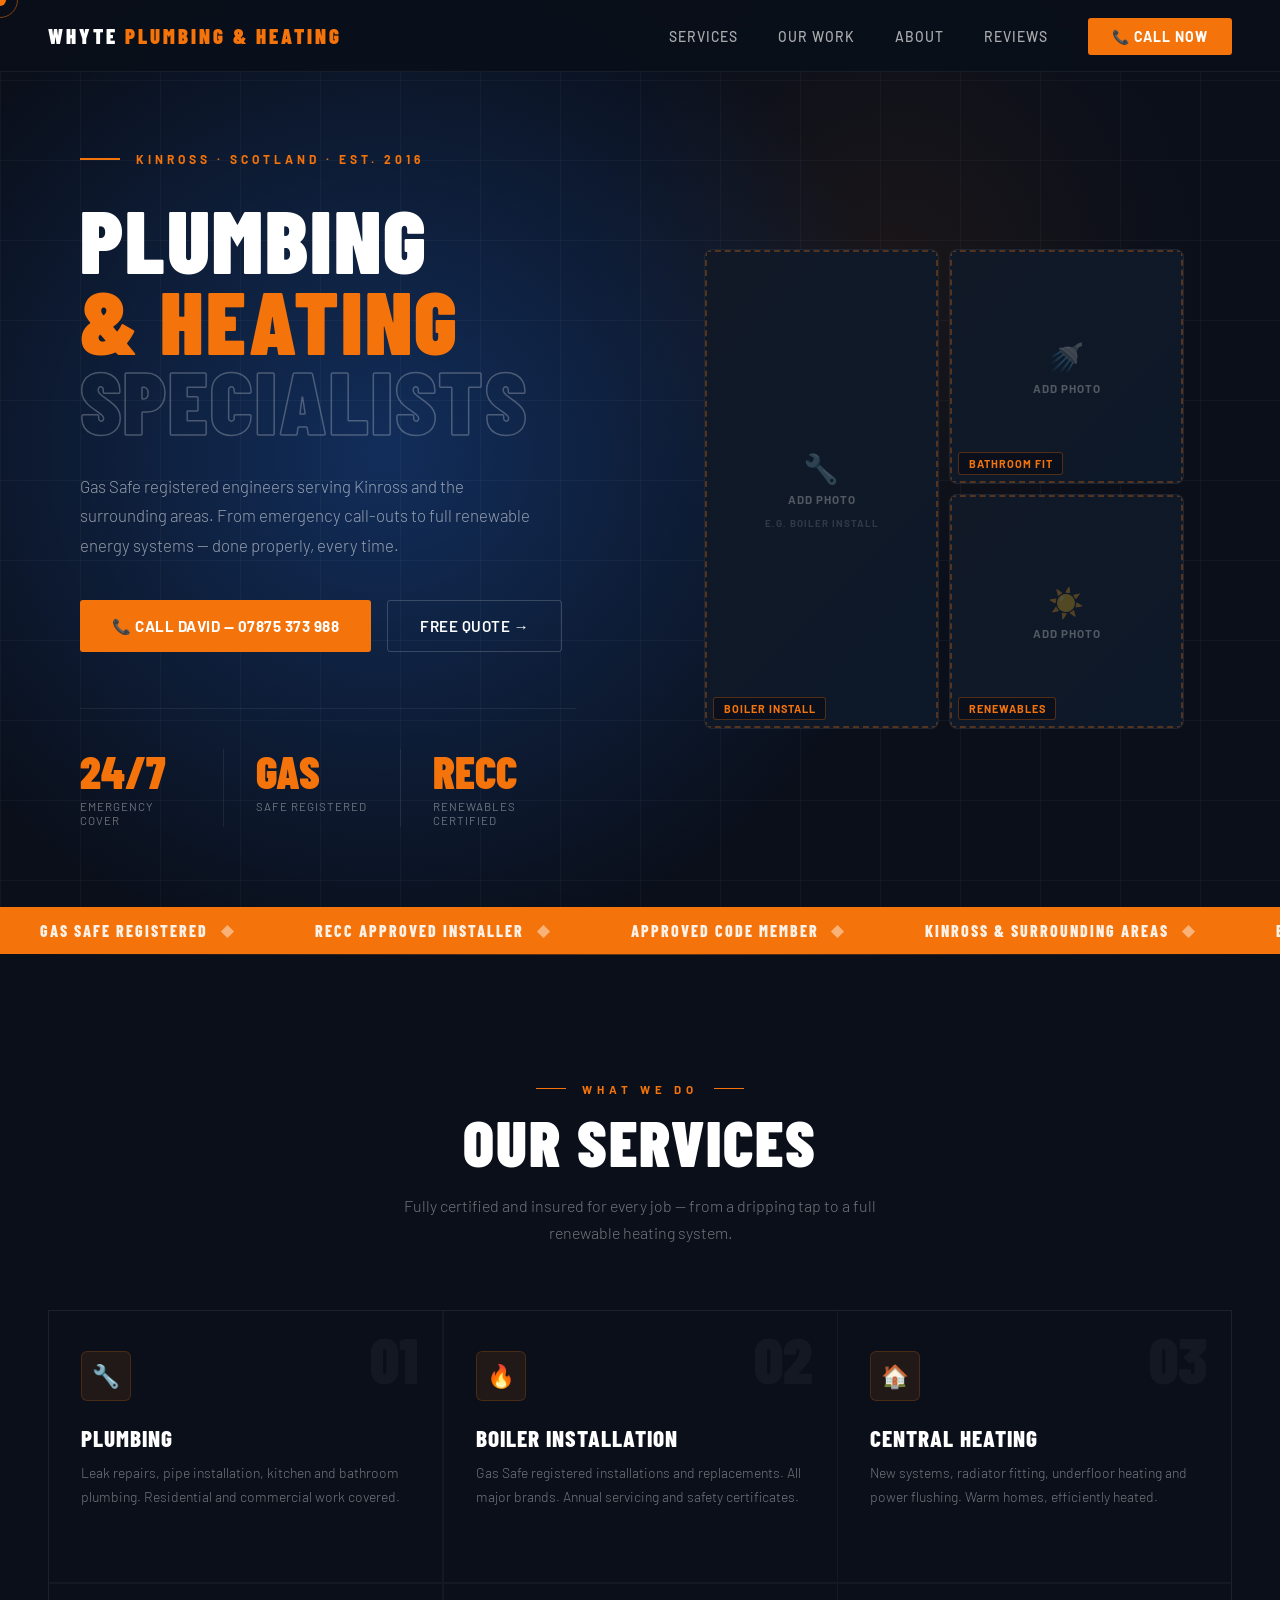
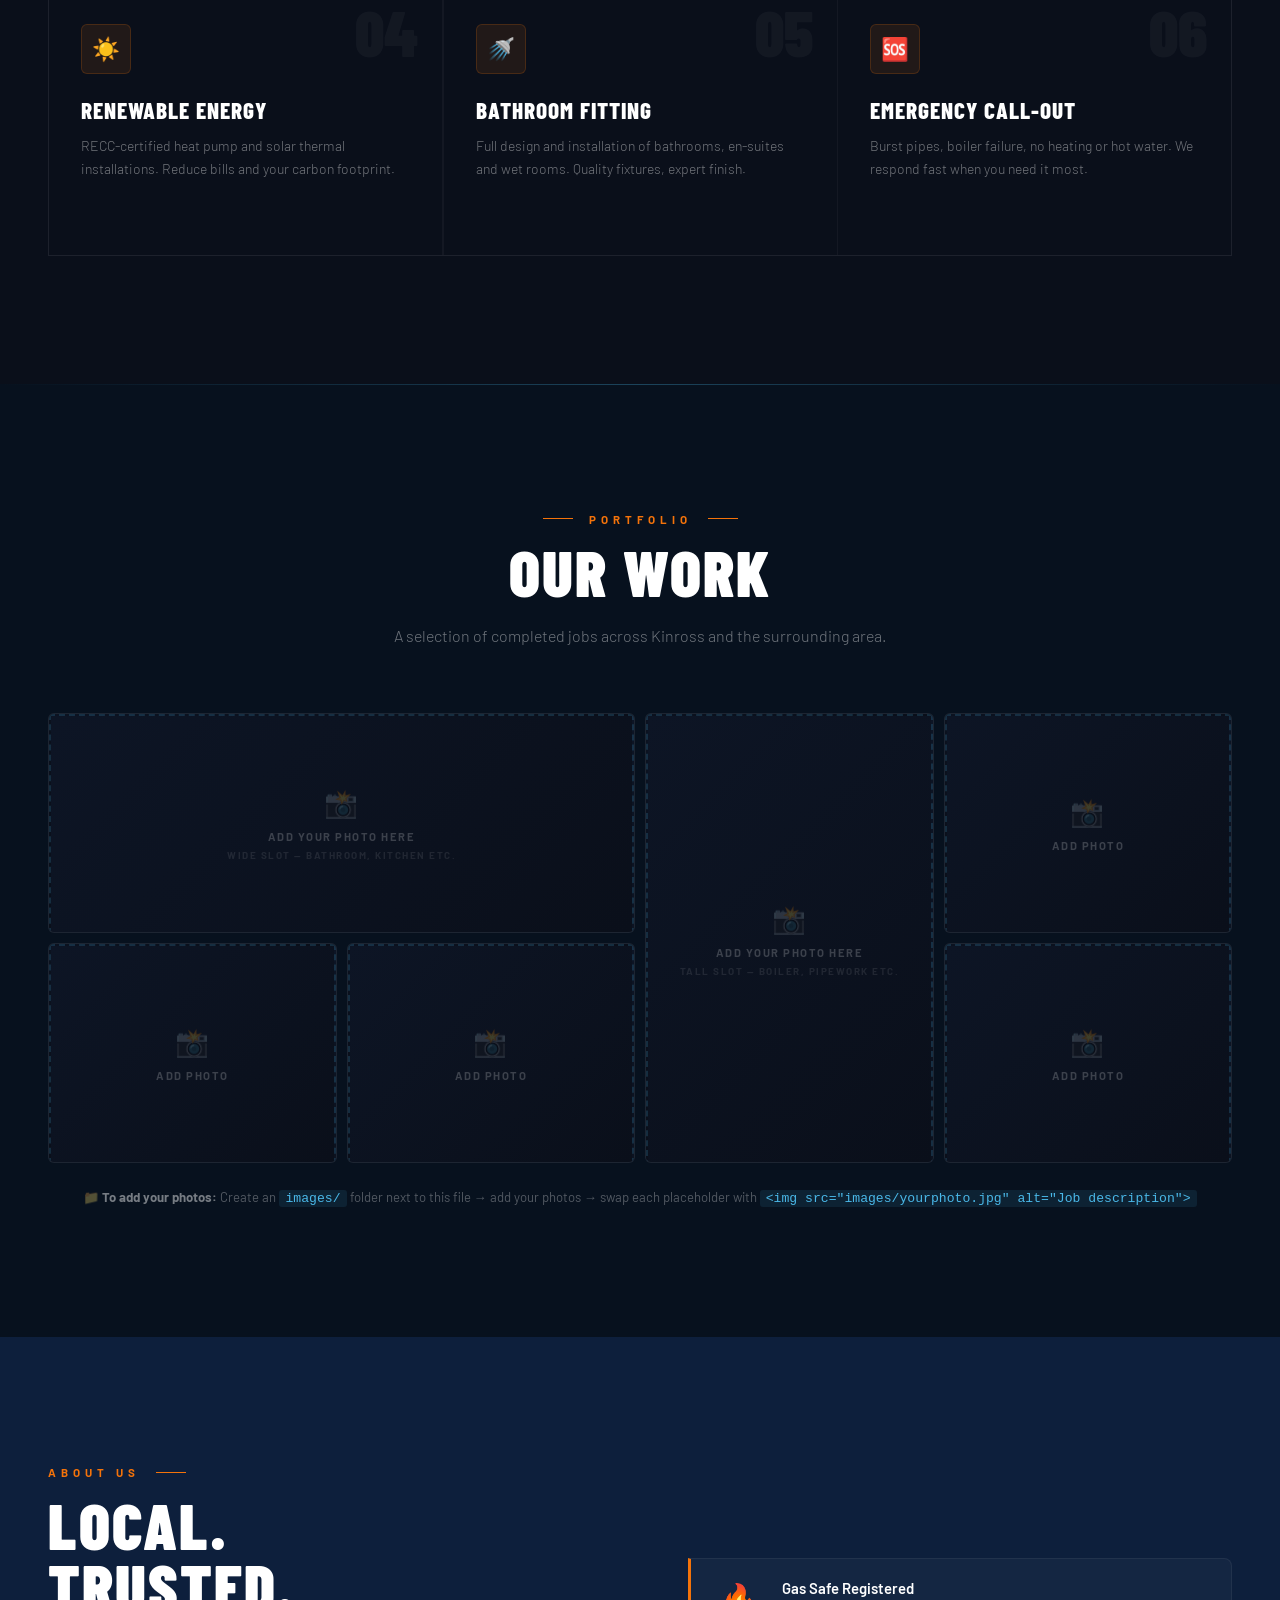
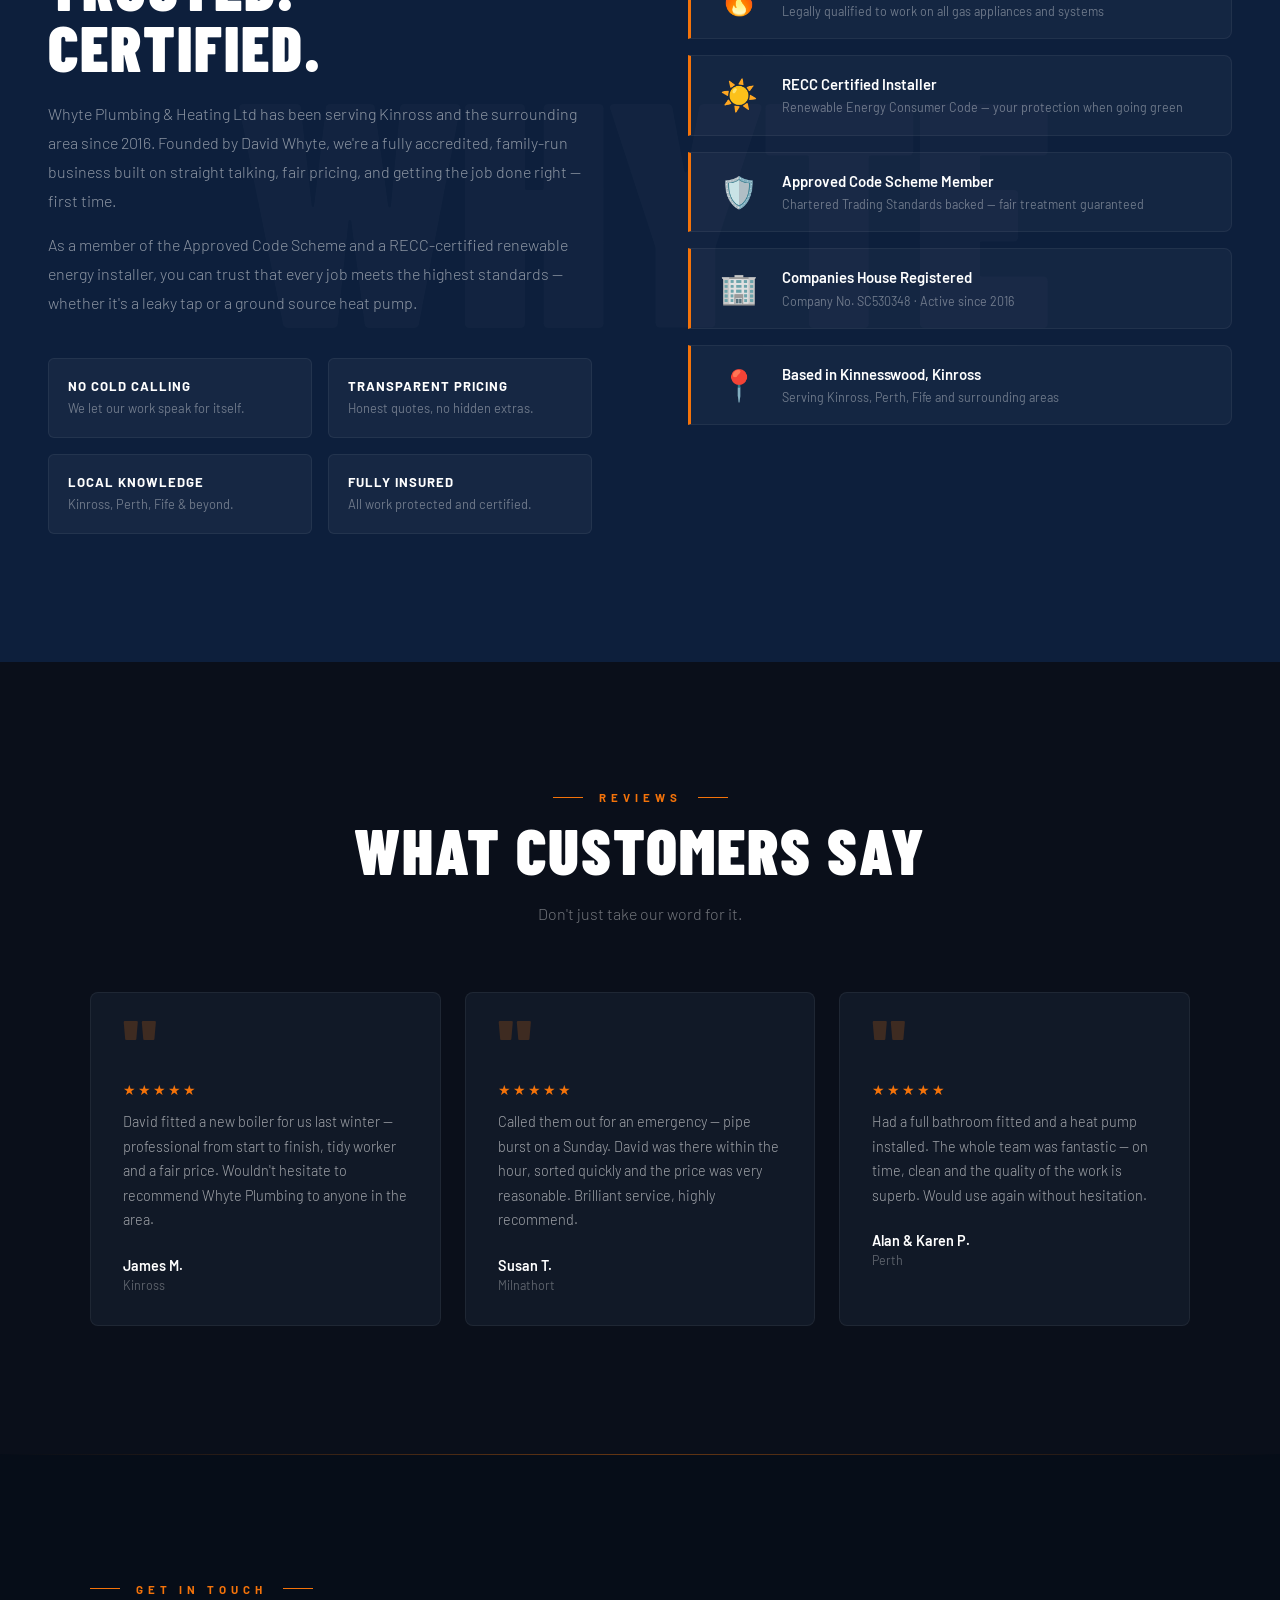
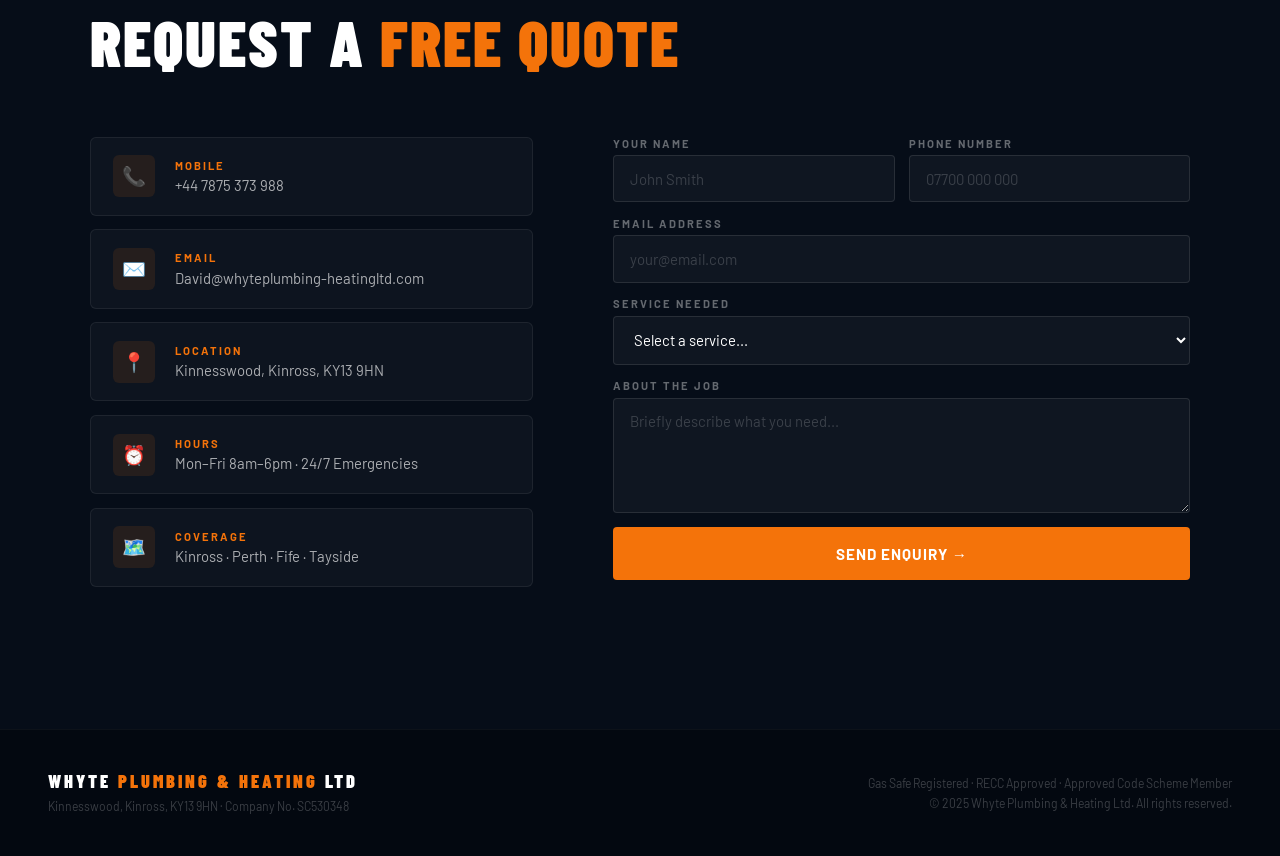
==== index.html @ 2a030a05 "Add Whyte Plumbing & Heating website from Netlify deploy" ====
<!DOCTYPE html>
<html lang="en">
<head>
<meta charset="UTF-8">
<meta name="viewport" content="width=device-width, initial-scale=1.0">
<title>Whyte Plumbing & Heating Ltd | Kinross, Scotland</title>
<link href="https://fonts.googleapis.com/css2?family=Barlow+Condensed:wght@400;600;700;800;900&family=Barlow:wght@300;400;500;600&display=swap" rel="stylesheet">
<style>
*, *::before, *::after { box-sizing: border-box; margin: 0; padding: 0; }
:root {
  --dark: #0a0f1a;
  --navy: #0d1f3c;
  --blue: #133366;
  --fire: #f4730a;
  --fire-glow: #ff9240;
  --ice: #4ab8e8;
  --white: #ffffff;
  --muted: #8898aa;
  --card-bg: #111927;
}
html { scroll-behavior: smooth; }
body { font-family: 'Barlow', sans-serif; background: var(--dark); color: var(--white); overflow-x: hidden; }

/* CURSOR */
*, *::before, *::after { cursor: none !important; }
.cursor { position: fixed; width: 12px; height: 12px; background: var(--fire); border-radius: 50%; pointer-events: none; z-index: 9999; transform: translate(-50%,-50%); transition: width 0.2s, height 0.2s; }
.cursor-ring { position: fixed; width: 36px; height: 36px; border: 1.5px solid rgba(244,115,10,0.5); border-radius: 50%; pointer-events: none; z-index: 9998; transform: translate(-50%,-50%); }

/* NAV */
nav { position: fixed; top: 0; left: 0; right: 0; z-index: 200; padding: 0 3rem; height: 72px; display: flex; align-items: center; justify-content: space-between; background: rgba(10,15,26,0.88); backdrop-filter: blur(20px); border-bottom: 1px solid rgba(255,255,255,0.06); transition: all 0.3s; }
nav.scrolled { height: 60px; background: rgba(10,15,26,0.98); }
.nav-logo { font-family: 'Barlow Condensed', sans-serif; font-weight: 900; font-size: 1.3rem; letter-spacing: 3px; text-transform: uppercase; color: var(--white); text-decoration: none; }
.nav-logo em { color: var(--fire); font-style: normal; }
.nav-links { display: flex; align-items: center; gap: 2.5rem; list-style: none; }
.nav-links a { color: rgba(255,255,255,0.65); text-decoration: none; font-size: 0.87rem; font-weight: 500; letter-spacing: 1px; text-transform: uppercase; transition: color 0.2s; position: relative; }
.nav-links a::after { content: ''; position: absolute; bottom: -4px; left: 0; right: 0; height: 2px; background: var(--fire); transform: scaleX(0); transform-origin: left; transition: transform 0.25s; }
.nav-links a:hover { color: var(--white); }
.nav-links a:hover::after { transform: scaleX(1); }
.nav-call { background: var(--fire) !important; color: var(--white) !important; padding: 0.6rem 1.5rem; border-radius: 3px; font-weight: 700 !important; transition: box-shadow 0.2s !important; }
.nav-call:hover { box-shadow: 0 0 22px rgba(244,115,10,0.6) !important; }
.nav-call::after { display: none !important; }

/* HERO */
.hero { min-height: 100vh; display: grid; grid-template-columns: 1fr 1fr; position: relative; overflow: hidden; padding-top: 72px; }
.hero-bg { position: absolute; inset: 0; z-index: 0; background: var(--dark); overflow: hidden; }
.hero-bg::before { content: ''; position: absolute; inset: 0; background: radial-gradient(ellipse 60% 80% at 30% 50%, rgba(19,51,102,0.85) 0%, transparent 70%), radial-gradient(ellipse 40% 60% at 70% 30%, rgba(244,115,10,0.07) 0%, transparent 60%); }
.grid-lines { position: absolute; inset: 0; background-image: linear-gradient(rgba(255,255,255,0.03) 1px, transparent 1px), linear-gradient(90deg, rgba(255,255,255,0.03) 1px, transparent 1px); background-size: 80px 80px; animation: gridDrift 25s linear infinite; }
@keyframes gridDrift { 0% { transform: translate(0,0); } 100% { transform: translate(80px,80px); } }
.particles { position: absolute; inset: 0; pointer-events: none; }
.particle { position: absolute; border-radius: 50%; animation: floatUp linear infinite; opacity: 0; }
@keyframes floatUp { 0% { transform: translateY(100vh) scale(0); opacity: 0; } 10% { opacity: 0.6; } 90% { opacity: 0.2; } 100% { transform: translateY(-10vh) scale(1.5); opacity: 0; } }

.hero-left { position: relative; z-index: 1; display: flex; flex-direction: column; justify-content: center; padding: 5rem 4rem 5rem 5rem; }
.hero-eyebrow { display: flex; align-items: center; gap: 1rem; margin-bottom: 2rem; animation: fadeIn 0.8s 0.3s both; }
@keyframes fadeIn { from { opacity: 0; } to { opacity: 1; } }
.eyebrow-line { height: 2px; width: 40px; background: var(--fire); }
.eyebrow-text { font-size: 0.75rem; font-weight: 700; letter-spacing: 4px; text-transform: uppercase; color: var(--fire); }
.hero h1 { font-family: 'Barlow Condensed', sans-serif; font-weight: 900; font-size: clamp(3.8rem, 7vw, 6.5rem); line-height: 0.9; text-transform: uppercase; letter-spacing: 2px; margin-bottom: 2rem; animation: heroSlide 0.8s 0.15s cubic-bezier(0.16,1,0.3,1) both; }
@keyframes heroSlide { from { transform: translateY(40px); opacity: 0; } to { transform: translateY(0); opacity: 1; } }
.hero h1 .line-fire { color: var(--fire); display: block; }
.hero h1 .line-ghost { color: transparent; -webkit-text-stroke: 1.5px rgba(255,255,255,0.25); display: block; }
.hero-desc { font-size: 1.05rem; color: rgba(255,255,255,0.55); line-height: 1.75; max-width: 460px; margin-bottom: 2.5rem; font-weight: 300; animation: fadeIn 0.8s 0.4s both; }
.hero-ctas { display: flex; gap: 1rem; flex-wrap: wrap; animation: fadeIn 0.8s 0.55s both; }
.btn-fire { display: inline-flex; align-items: center; gap: 0.6rem; background: var(--fire); color: var(--white); padding: 1rem 2rem; border-radius: 3px; font-weight: 700; font-size: 0.95rem; text-decoration: none; letter-spacing: 0.5px; text-transform: uppercase; position: relative; overflow: hidden; transition: all 0.3s; }
.btn-fire:hover { box-shadow: 0 0 30px rgba(244,115,10,0.65); transform: translateY(-2px); }
.btn-ghost { display: inline-flex; align-items: center; gap: 0.6rem; color: var(--white); padding: 1rem 2rem; border-radius: 3px; font-weight: 600; font-size: 0.95rem; text-decoration: none; letter-spacing: 0.5px; text-transform: uppercase; border: 1px solid rgba(255,255,255,0.18); transition: all 0.3s; }
.btn-ghost:hover { border-color: var(--fire); color: var(--fire); }
.hero-stats { display: flex; gap: 0; margin-top: 3.5rem; border-top: 1px solid rgba(255,255,255,0.07); padding-top: 2.5rem; animation: fadeIn 0.8s 0.7s both; }
.hero-stat { flex: 1; padding-right: 2rem; border-right: 1px solid rgba(255,255,255,0.07); margin-right: 2rem; }
.hero-stat:last-child { border-right: none; margin-right: 0; }
.stat-num { font-family: 'Barlow Condensed', sans-serif; font-weight: 900; font-size: 2.8rem; color: var(--fire); line-height: 1; }
.stat-lbl { font-size: 0.72rem; color: rgba(255,255,255,0.4); text-transform: uppercase; letter-spacing: 1px; margin-top: 0.3rem; }

/* HERO RIGHT — MOSAIC */
.hero-right { position: relative; z-index: 1; display: flex; align-items: center; justify-content: center; padding: 4rem 3rem 4rem 1rem; animation: fadeIn 1s 0.4s both; }
.hero-mosaic { display: grid; grid-template-columns: 1fr 1fr; grid-template-rows: 1fr 1fr; gap: 10px; width: 100%; max-width: 480px; height: 480px; }
.mosaic-cell { border-radius: 8px; overflow: hidden; position: relative; background: var(--card-bg); border: 1px solid rgba(255,255,255,0.05); }
.mosaic-cell.tall { grid-row: span 2; }
.mosaic-cell img { width: 100%; height: 100%; object-fit: cover; filter: brightness(0.8) saturate(0.9); transition: transform 0.4s, filter 0.3s; }
.mosaic-cell:hover img { transform: scale(1.06); filter: brightness(1) saturate(1.1); }
.img-ph { width: 100%; height: 100%; display: flex; flex-direction: column; align-items: center; justify-content: center; background: linear-gradient(135deg,#111927,#0d1828); border: 2px dashed rgba(244,115,10,0.3); color: rgba(255,255,255,0.28); font-size: 0.72rem; font-weight: 700; letter-spacing: 1px; text-transform: uppercase; text-align: center; gap: 0.4rem; transition: all 0.3s; }
.img-ph:hover { border-color: var(--fire); color: var(--fire); }
.img-ph .ph-icon { font-size: 1.8rem; }
.mosaic-badge { position: absolute; bottom: 8px; left: 8px; background: rgba(10,15,26,0.85); border: 1px solid rgba(244,115,10,0.3); backdrop-filter: blur(6px); border-radius: 3px; padding: 0.25rem 0.6rem; font-size: 0.68rem; font-weight: 700; letter-spacing: 1px; text-transform: uppercase; color: var(--fire); }

/* TICKER */
.ticker { background: var(--fire); padding: 0.85rem 0; overflow: hidden; white-space: nowrap; }
.ticker-inner { display: inline-flex; animation: ticker 28s linear infinite; }
.ticker-item { display: inline-flex; align-items: center; gap: 0.8rem; font-family: 'Barlow Condensed', sans-serif; font-weight: 800; font-size: 1rem; letter-spacing: 2px; text-transform: uppercase; color: rgba(255,255,255,0.9); padding: 0 2.5rem; }
.ticker-dot { color: rgba(255,255,255,0.45); }
@keyframes ticker { 0% { transform: translateX(0); } 100% { transform: translateX(-50%); } }

/* SHARED SECTION STYLES */
.section-tag { font-size: 0.72rem; font-weight: 700; letter-spacing: 5px; text-transform: uppercase; color: var(--fire); display: flex; align-items: center; gap: 1rem; margin-bottom: 1rem; }
.section-tag::before, .section-tag::after { content: ''; height: 1px; width: 30px; background: var(--fire); }
.centered .section-tag { justify-content: center; }
.section-title { font-family: 'Barlow Condensed', sans-serif; font-weight: 900; font-size: clamp(2.4rem,5vw,4.2rem); text-transform: uppercase; letter-spacing: 2px; line-height: 0.95; color: var(--white); }
.section-sub { font-size: 1rem; color: rgba(255,255,255,0.42); max-width: 540px; margin-top: 1.2rem; line-height: 1.7; font-weight: 300; }
.centered { text-align: center; }
.centered .section-sub { margin-left: auto; margin-right: auto; }

/* ═══ SERVICES ═══ */
#services { background: var(--dark); padding: 8rem 3rem; position: relative; }
#services::before { content: ''; position: absolute; top: 0; left: 0; right: 0; height: 1px; background: linear-gradient(90deg,transparent,rgba(244,115,10,0.4),transparent); }
.services-grid { display: grid; grid-template-columns: repeat(3,1fr); gap: 1.5px; max-width: 1200px; margin: 4rem auto 0; background: rgba(255,255,255,0.04); border: 1px solid rgba(255,255,255,0.04); }
.service-card { background: var(--dark); padding: 2.5rem 2rem; position: relative; overflow: hidden; transition: background 0.3s; text-decoration: none; color: inherit; display: block; }
.service-card::before { content: ''; position: absolute; inset: 0; background: linear-gradient(135deg, rgba(244,115,10,0.07) 0%, transparent 60%); opacity: 0; transition: opacity 0.3s; }
.service-card:hover { background: #0d1525; }
.service-card:hover::before { opacity: 1; }
.service-num { font-family: 'Barlow Condensed', sans-serif; font-weight: 900; font-size: 4rem; color: rgba(255,255,255,0.04); position: absolute; top: 1rem; right: 1.5rem; line-height: 1; transition: color 0.3s; }
.service-card:hover .service-num { color: rgba(244,115,10,0.1); }
.service-icon-wrap { width: 50px; height: 50px; background: rgba(244,115,10,0.1); border: 1px solid rgba(244,115,10,0.18); border-radius: 6px; display: flex; align-items: center; justify-content: center; font-size: 1.4rem; margin-bottom: 1.4rem; transition: all 0.3s; }
.service-card:hover .service-icon-wrap { background: rgba(244,115,10,0.2); border-color: var(--fire); box-shadow: 0 0 18px rgba(244,115,10,0.2); }
.service-card h3 { font-family: 'Barlow Condensed', sans-serif; font-weight: 800; font-size: 1.45rem; text-transform: uppercase; letter-spacing: 1px; color: var(--white); margin-bottom: 0.6rem; }
.service-card p { font-size: 0.87rem; color: rgba(255,255,255,0.42); line-height: 1.68; font-weight: 300; }
.service-arrow { display: inline-flex; align-items: center; gap: 0.4rem; color: var(--fire); font-size: 0.78rem; font-weight: 700; letter-spacing: 1px; text-transform: uppercase; margin-top: 1.2rem; opacity: 0; transform: translateX(-8px); transition: all 0.3s; }
.service-card:hover .service-arrow { opacity: 1; transform: translateX(0); }

/* ═══ GALLERY ═══ */
#gallery { background: #07111e; padding: 8rem 3rem; position: relative; }
#gallery::before { content: ''; position: absolute; top: 0; left: 0; right: 0; height: 1px; background: linear-gradient(90deg,transparent,rgba(74,184,232,0.3),transparent); }
.gallery-grid { max-width: 1200px; margin: 4rem auto 0; display: grid; grid-template-columns: repeat(4,1fr); grid-template-rows: 220px 220px; gap: 10px; }
.gallery-item { position: relative; overflow: hidden; border-radius: 6px; background: var(--card-bg); border: 1px solid rgba(255,255,255,0.05); }
.gallery-item.wide { grid-column: span 2; }
.gallery-item.tall { grid-row: span 2; }
.gallery-item img { width: 100%; height: 100%; object-fit: cover; filter: brightness(0.75) saturate(0.85); transition: all 0.5s; }
.gallery-item:hover img { filter: brightness(1) saturate(1.1); transform: scale(1.05); }
.gallery-overlay { position: absolute; inset: 0; background: linear-gradient(to top,rgba(10,15,26,0.85) 0%,transparent 55%); opacity: 0; transition: opacity 0.3s; display: flex; align-items: flex-end; padding: 1.2rem; }
.gallery-item:hover .gallery-overlay { opacity: 1; }
.gallery-overlay-text { font-size: 0.78rem; font-weight: 700; letter-spacing: 1px; text-transform: uppercase; color: var(--fire); }
.gallery-ph { width: 100%; height: 100%; display: flex; flex-direction: column; align-items: center; justify-content: center; background: linear-gradient(135deg,#0d1525,#0a0f1a); border: 2px dashed rgba(74,184,232,0.18); color: rgba(255,255,255,0.2); font-size: 0.7rem; font-weight: 700; letter-spacing: 1.5px; text-transform: uppercase; text-align: center; gap: 0.4rem; transition: all 0.3s; }
.gallery-ph:hover { border-color: rgba(74,184,232,0.45); color: rgba(74,184,232,0.55); }
.gallery-ph .ph-icon { font-size: 1.7rem; margin-bottom: 0.2rem; }
.gallery-note { text-align: center; margin-top: 1.5rem; color: rgba(255,255,255,0.3); font-size: 0.82rem; line-height: 1.65; max-width: 1200px; margin-left: auto; margin-right: auto; }
.gallery-note code { color: #4ab8e8; background: rgba(74,184,232,0.1); padding: 1px 6px; border-radius: 3px; font-size: 0.82rem; }

/* ═══ ABOUT ═══ */
#about { background: var(--navy); padding: 8rem 3rem; position: relative; overflow: hidden; }
#about::before { content: 'WHYTE'; position: absolute; font-family: 'Barlow Condensed', sans-serif; font-weight: 900; font-size: 20rem; color: rgba(255,255,255,0.02); letter-spacing: -8px; top: 50%; left: 50%; transform: translate(-50%,-50%); white-space: nowrap; pointer-events: none; }
.about-layout { max-width: 1200px; margin: 0 auto; display: grid; grid-template-columns: 1fr 1fr; gap: 6rem; align-items: center; }
.about-left .section-tag { justify-content: flex-start; }
.about-left .section-tag::before { display: none; }
.about-copy { font-size: 1rem; color: rgba(255,255,255,0.52); line-height: 1.8; font-weight: 300; margin-top: 1.4rem; }
.about-features { display: grid; grid-template-columns: 1fr 1fr; gap: 1rem; margin-top: 2.5rem; }
.feature { background: rgba(255,255,255,0.04); border: 1px solid rgba(255,255,255,0.06); border-radius: 6px; padding: 1.2rem; transition: all 0.3s; }
.feature:hover { background: rgba(244,115,10,0.07); border-color: rgba(244,115,10,0.2); }
.feature-title { font-size: 0.82rem; font-weight: 700; letter-spacing: 1px; text-transform: uppercase; color: var(--white); margin-bottom: 0.3rem; }
.feature-desc { font-size: 0.8rem; color: rgba(255,255,255,0.38); line-height: 1.5; }
.accred-card { display: flex; align-items: center; gap: 1.2rem; background: rgba(255,255,255,0.03); border: 1px solid rgba(255,255,255,0.06); border-left: 3px solid var(--fire); border-radius: 0 8px 8px 0; padding: 1.2rem 1.5rem; margin-bottom: 1rem; transition: all 0.3s; position: relative; overflow: hidden; }
.accred-card:hover { transform: translateX(5px); }
.accred-icon { font-size: 1.9rem; width: 48px; flex-shrink: 0; display: flex; align-items: center; justify-content: center; }
.accred-info strong { display: block; color: var(--white); font-size: 0.93rem; font-weight: 600; margin-bottom: 0.2rem; }
.accred-info span { font-size: 0.78rem; color: rgba(255,255,255,0.38); }

/* ═══ TESTIMONIALS ═══ */
#testimonials { background: var(--dark); padding: 8rem 3rem; }
.testimonials-grid { display: grid; grid-template-columns: repeat(3,1fr); gap: 1.5rem; max-width: 1100px; margin: 4rem auto 0; }
.testimonial { background: var(--card-bg); border: 1px solid rgba(255,255,255,0.06); border-radius: 8px; padding: 2rem; transition: all 0.3s; }
.testimonial:hover { transform: translateY(-4px); border-color: rgba(244,115,10,0.2); box-shadow: 0 20px 50px rgba(0,0,0,0.3); }
.quote-mark { font-family: 'Barlow Condensed', sans-serif; font-size: 5rem; line-height: 0.5; color: rgba(244,115,10,0.2); font-weight: 900; margin-bottom: 1rem; display: block; }
.stars { color: var(--fire); margin-bottom: 0.8rem; letter-spacing: 2px; font-size: 0.85rem; }
.t-text { font-size: 0.9rem; color: rgba(255,255,255,0.6); line-height: 1.7; font-weight: 300; margin-bottom: 1.5rem; }
.t-author strong { color: var(--white); font-weight: 600; font-size: 0.9rem; display: block; }
.t-author span { color: rgba(255,255,255,0.32); font-size: 0.78rem; }

/* ═══ CONTACT ═══ */
#contact { background: #060d18; padding: 8rem 3rem; position: relative; }
#contact::before { content: ''; position: absolute; top: 0; left: 0; right: 0; height: 1px; background: linear-gradient(90deg,transparent,rgba(244,115,10,0.4),transparent); }
.contact-layout { max-width: 1100px; margin: 4rem auto 0; display: grid; grid-template-columns: 1fr 1.3fr; gap: 5rem; align-items: start; }
.contact-header { max-width: 1100px; margin: 0 auto; }
.contact-item { display: flex; align-items: center; gap: 1.2rem; padding: 1.1rem 1.4rem; background: rgba(255,255,255,0.03); border: 1px solid rgba(255,255,255,0.07); border-radius: 6px; text-decoration: none; color: inherit; transition: all 0.3s; margin-bottom: 0.85rem; }
.contact-item:hover { border-color: rgba(244,115,10,0.3); background: rgba(244,115,10,0.05); transform: translateX(4px); }
.contact-item-icon { width: 42px; height: 42px; flex-shrink: 0; background: rgba(244,115,10,0.1); border-radius: 6px; display: flex; align-items: center; justify-content: center; font-size: 1.2rem; }
.contact-item strong { display: block; font-size: 0.7rem; font-weight: 700; letter-spacing: 2px; text-transform: uppercase; color: var(--fire); margin-bottom: 0.2rem; }
.contact-item span { font-size: 0.93rem; color: rgba(255,255,255,0.65); }
.contact-form { display: flex; flex-direction: column; gap: 0.9rem; }
.form-row { display: grid; grid-template-columns: 1fr 1fr; gap: 0.9rem; }
.form-group { display: flex; flex-direction: column; gap: 0.35rem; }
.form-group label { font-size: 0.7rem; font-weight: 700; letter-spacing: 2px; text-transform: uppercase; color: rgba(255,255,255,0.38); }
.form-group input, .form-group select, .form-group textarea { background: rgba(255,255,255,0.04); border: 1px solid rgba(255,255,255,0.1); border-radius: 4px; padding: 0.85rem 1rem; color: var(--white); font-family: 'Barlow', sans-serif; font-size: 0.93rem; outline: none; transition: border-color 0.2s, box-shadow 0.2s; width: 100%; }
.form-group input:focus, .form-group select:focus, .form-group textarea:focus { border-color: var(--fire); box-shadow: 0 0 0 3px rgba(244,115,10,0.1); }
.form-group input::placeholder, .form-group textarea::placeholder { color: rgba(255,255,255,0.18); }
.form-group select option { background: #0d1525; }
.form-group textarea { resize: vertical; min-height: 115px; }
.form-submit { background: var(--fire); color: var(--white); border: none; border-radius: 4px; padding: 1.1rem 2rem; font-family: 'Barlow', sans-serif; font-size: 0.95rem; font-weight: 700; letter-spacing: 1px; text-transform: uppercase; transition: all 0.3s; position: relative; }
.form-submit:hover { box-shadow: 0 0 28px rgba(244,115,10,0.55); transform: translateY(-2px); }

/* FOOTER */
footer { background: #030810; padding: 2.5rem 3rem; border-top: 1px solid rgba(255,255,255,0.04); }
.footer-inner { max-width: 1200px; margin: 0 auto; display: flex; align-items: center; justify-content: space-between; flex-wrap: wrap; gap: 1rem; }
.footer-logo { font-family: 'Barlow Condensed', sans-serif; font-weight: 900; font-size: 1.15rem; letter-spacing: 3px; text-transform: uppercase; }
.footer-logo em { color: var(--fire); font-style: normal; }
footer p { font-size: 0.76rem; color: rgba(255,255,255,0.22); line-height: 1.7; text-align: right; }

/* RESPONSIVE */
@media (max-width: 1024px) {
  .hero { grid-template-columns: 1fr; }
  .hero-right { display: none; }
  .hero-left { padding: 4rem 2rem; }
  .services-grid { grid-template-columns: repeat(2,1fr); }
  .gallery-grid { grid-template-columns: repeat(2,1fr); grid-auto-rows: 200px; }
  .gallery-item.wide, .gallery-item.tall { grid-column: auto; grid-row: auto; }
  .about-layout, .contact-layout { grid-template-columns: 1fr; gap: 3rem; }
  .testimonials-grid { grid-template-columns: 1fr; }
}
@media (max-width: 768px) {
  nav { padding: 0 1.5rem; }
  .nav-links { display: none; }
  #services, #gallery, #about, #testimonials, #contact { padding: 5rem 1.5rem; }
  .services-grid { grid-template-columns: 1fr; }
  .form-row { grid-template-columns: 1fr; }
  .about-features { grid-template-columns: 1fr; }
  .footer-inner { flex-direction: column; }
  footer p { text-align: left; }
}

/* REVEAL */
.reveal { opacity: 0; transform: translateY(28px); transition: opacity 0.65s ease, transform 0.65s ease; }
.reveal.visible { opacity: 1; transform: translateY(0); }
</style>
</head>
<body>

<div class="cursor" id="cursor"></div>
<div class="cursor-ring" id="cursorRing"></div>

<!-- NAV -->
<nav id="navbar">
  <a href="#" class="nav-logo">WHYTE <em>PLUMBING &amp; HEATING</em></a>
  <ul class="nav-links">
    <li><a href="#services">Services</a></li>
    <li><a href="#gallery">Our Work</a></li>
    <li><a href="#about">About</a></li>
    <li><a href="#testimonials">Reviews</a></li>
    <li><a href="#contact" class="nav-call">📞 Call Now</a></li>
  </ul>
</nav>

<!-- HERO -->
<section class="hero">
  <div class="hero-bg">
    <div class="grid-lines"></div>
    <div class="particles" id="particles"></div>
  </div>

  <div class="hero-left">
    <div class="hero-eyebrow">
      <div class="eyebrow-line"></div>
      <span class="eyebrow-text">Kinross · Scotland · Est. 2016</span>
    </div>
    <h1>
      <span>PLUMBING</span>
      <span class="line-fire">&amp; HEATING</span>
      <span class="line-ghost">SPECIALISTS</span>
    </h1>
    <p class="hero-desc">Gas Safe registered engineers serving Kinross and the surrounding areas. From emergency call-outs to full renewable energy systems — done properly, every time.</p>
    <div class="hero-ctas">
      <a href="tel:+447875373988" class="btn-fire">📞 Call David — 07875 373 988</a>
      <a href="#contact" class="btn-ghost">Free Quote →</a>
    </div>
    <div class="hero-stats">
      <div class="hero-stat"><div class="stat-num">24/7</div><div class="stat-lbl">Emergency Cover</div></div>
      <div class="hero-stat"><div class="stat-num">GAS</div><div class="stat-lbl">Safe Registered</div></div>
      <div class="hero-stat"><div class="stat-num">RECC</div><div class="stat-lbl">Renewables Certified</div></div>
    </div>
  </div>

  <div class="hero-right">
    <div class="hero-mosaic">
      <!-- Tall left cell -->
      <div class="mosaic-cell tall">
        <!--
          TO ADD A PHOTO: Replace the img-ph div below with:
          <img src="images/photo1.jpg" alt="Boiler installation">
        -->
        <div class="img-ph">
          <div class="ph-icon">🔧</div>
          Add Photo<br><small style="font-size:0.62rem;opacity:0.5;margin-top:4px;">e.g. boiler install</small>
        </div>
        <div class="mosaic-badge">Boiler Install</div>
      </div>
      <!-- Top right -->
      <div class="mosaic-cell">
        <div class="img-ph">
          <div class="ph-icon">🚿</div>
          Add Photo
        </div>
        <div class="mosaic-badge">Bathroom Fit</div>
      </div>
      <!-- Bottom right -->
      <div class="mosaic-cell">
        <div class="img-ph">
          <div class="ph-icon">☀️</div>
          Add Photo
        </div>
        <div class="mosaic-badge">Renewables</div>
      </div>
    </div>
  </div>
</section>

<!-- TICKER -->
<div class="ticker">
  <div class="ticker-inner">
    <span class="ticker-item">Gas Safe Registered <span class="ticker-dot">◆</span></span>
    <span class="ticker-item">RECC Approved Installer <span class="ticker-dot">◆</span></span>
    <span class="ticker-item">Approved Code Member <span class="ticker-dot">◆</span></span>
    <span class="ticker-item">Kinross &amp; Surrounding Areas <span class="ticker-dot">◆</span></span>
    <span class="ticker-item">Emergency Call-Outs 24/7 <span class="ticker-dot">◆</span></span>
    <span class="ticker-item">Free Quotes <span class="ticker-dot">◆</span></span>
    <span class="ticker-item">Gas Safe Registered <span class="ticker-dot">◆</span></span>
    <span class="ticker-item">RECC Approved Installer <span class="ticker-dot">◆</span></span>
    <span class="ticker-item">Approved Code Member <span class="ticker-dot">◆</span></span>
    <span class="ticker-item">Kinross &amp; Surrounding Areas <span class="ticker-dot">◆</span></span>
    <span class="ticker-item">Emergency Call-Outs 24/7 <span class="ticker-dot">◆</span></span>
    <span class="ticker-item">Free Quotes <span class="ticker-dot">◆</span></span>
  </div>
</div>

<!-- SERVICES -->
<section id="services">
  <div class="section-header centered">
    <div class="section-tag">What We Do</div>
    <h2 class="section-title">Our Services</h2>
    <p class="section-sub">Fully certified and insured for every job — from a dripping tap to a full renewable heating system.</p>
  </div>
  <div style="max-width:1200px;margin:0 auto;">
    <div class="services-grid">
      <div class="service-card reveal">
        <div class="service-num">01</div>
        <div class="service-icon-wrap">🔧</div>
        <h3>Plumbing</h3>
        <p>Leak repairs, pipe installation, kitchen and bathroom plumbing. Residential and commercial work covered.</p>
        <div class="service-arrow">Find Out More →</div>
      </div>
      <div class="service-card reveal">
        <div class="service-num">02</div>
        <div class="service-icon-wrap">🔥</div>
        <h3>Boiler Installation</h3>
        <p>Gas Safe registered installations and replacements. All major brands. Annual servicing and safety certificates.</p>
        <div class="service-arrow">Find Out More →</div>
      </div>
      <div class="service-card reveal">
        <div class="service-num">03</div>
        <div class="service-icon-wrap">🏠</div>
        <h3>Central Heating</h3>
        <p>New systems, radiator fitting, underfloor heating and power flushing. Warm homes, efficiently heated.</p>
        <div class="service-arrow">Find Out More →</div>
      </div>
      <div class="service-card reveal">
        <div class="service-num">04</div>
        <div class="service-icon-wrap">☀️</div>
        <h3>Renewable Energy</h3>
        <p>RECC-certified heat pump and solar thermal installations. Reduce bills and your carbon footprint.</p>
        <div class="service-arrow">Find Out More →</div>
      </div>
      <div class="service-card reveal">
        <div class="service-num">05</div>
        <div class="service-icon-wrap">🚿</div>
        <h3>Bathroom Fitting</h3>
        <p>Full design and installation of bathrooms, en-suites and wet rooms. Quality fixtures, expert finish.</p>
        <div class="service-arrow">Find Out More →</div>
      </div>
      <div class="service-card reveal">
        <div class="service-num">06</div>
        <div class="service-icon-wrap">🆘</div>
        <h3>Emergency Call-Out</h3>
        <p>Burst pipes, boiler failure, no heating or hot water. We respond fast when you need it most.</p>
        <div class="service-arrow">Call David Now →</div>
      </div>
    </div>
  </div>
</section>

<!-- OUR WORK / GALLERY -->
<section id="gallery">
  <div class="section-header centered">
    <div class="section-tag">Portfolio</div>
    <h2 class="section-title">Our Work</h2>
    <p class="section-sub">A selection of completed jobs across Kinross and the surrounding area.</p>
  </div>

  <div class="gallery-grid">
    <!--
    ════════════════════════════════════════════════════════
    HOW TO ADD YOUR OWN JOB PHOTOS — IT'S SIMPLE!
    ════════════════════════════════════════════════════════
    1. Create a folder called "images" next to this file
    2. Copy your photos in (e.g. job1.jpg, job2.jpg)
    3. For each placeholder below, replace:
         <div class="gallery-ph">...</div>
       with:
         <img src="images/job1.jpg" alt="Job description">
    ════════════════════════════════════════════════════════
    -->
    <div class="gallery-item wide reveal">
      <div class="gallery-ph" style="height:220px;">
        <div class="ph-icon">📸</div>
        Add Your Photo Here<br><small style="font-size:0.62rem;opacity:0.45">Wide slot — bathroom, kitchen etc.</small>
      </div>
      <div class="gallery-overlay"><div class="gallery-overlay-text">Bathroom Installation</div></div>
    </div>
    <div class="gallery-item tall reveal">
      <div class="gallery-ph" style="height:452px;">
        <div class="ph-icon">📸</div>
        Add Your Photo Here<br><small style="font-size:0.62rem;opacity:0.45">Tall slot — boiler, pipework etc.</small>
      </div>
      <div class="gallery-overlay"><div class="gallery-overlay-text">Boiler Install</div></div>
    </div>
    <div class="gallery-item reveal">
      <div class="gallery-ph" style="height:220px;"><div class="ph-icon">📸</div>Add Photo</div>
      <div class="gallery-overlay"><div class="gallery-overlay-text">Central Heating</div></div>
    </div>
    <div class="gallery-item reveal">
      <div class="gallery-ph" style="height:220px;"><div class="ph-icon">📸</div>Add Photo</div>
      <div class="gallery-overlay"><div class="gallery-overlay-text">Heat Pump Install</div></div>
    </div>
    <div class="gallery-item reveal">
      <div class="gallery-ph" style="height:220px;"><div class="ph-icon">📸</div>Add Photo</div>
      <div class="gallery-overlay"><div class="gallery-overlay-text">Plumbing Works</div></div>
    </div>
    <div class="gallery-item reveal">
      <div class="gallery-ph" style="height:220px;"><div class="ph-icon">📸</div>Add Photo</div>
      <div class="gallery-overlay"><div class="gallery-overlay-text">Bathroom Fit</div></div>
    </div>
  </div>

  <p class="gallery-note" style="margin-top:1.5rem;">
    📁 <strong style="color:rgba(255,255,255,0.45);">To add your photos:</strong> Create an <code>images/</code> folder next to this file → add your photos → swap each placeholder with <code>&lt;img src="images/yourphoto.jpg" alt="Job description"&gt;</code>
  </p>
</section>

<!-- ABOUT -->
<section id="about">
  <div class="about-layout">
    <div class="about-left">
      <div class="section-tag">About Us</div>
      <h2 class="section-title">Local.<br>Trusted.<br>Certified.</h2>
      <p class="about-copy">Whyte Plumbing &amp; Heating Ltd has been serving Kinross and the surrounding area since 2016. Founded by David Whyte, we're a fully accredited, family-run business built on straight talking, fair pricing, and getting the job done right — first time.</p>
      <p class="about-copy" style="margin-top:1rem;">As a member of the Approved Code Scheme and a RECC-certified renewable energy installer, you can trust that every job meets the highest standards — whether it's a leaky tap or a ground source heat pump.</p>
      <div class="about-features">
        <div class="feature reveal"><div class="feature-title">No Cold Calling</div><div class="feature-desc">We let our work speak for itself.</div></div>
        <div class="feature reveal"><div class="feature-title">Transparent Pricing</div><div class="feature-desc">Honest quotes, no hidden extras.</div></div>
        <div class="feature reveal"><div class="feature-title">Local Knowledge</div><div class="feature-desc">Kinross, Perth, Fife &amp; beyond.</div></div>
        <div class="feature reveal"><div class="feature-title">Fully Insured</div><div class="feature-desc">All work protected and certified.</div></div>
      </div>
    </div>
    <div class="about-right">
      <div class="accred-card reveal"><div class="accred-icon">🔥</div><div class="accred-info"><strong>Gas Safe Registered</strong><span>Legally qualified to work on all gas appliances and systems</span></div></div>
      <div class="accred-card reveal"><div class="accred-icon">☀️</div><div class="accred-info"><strong>RECC Certified Installer</strong><span>Renewable Energy Consumer Code — your protection when going green</span></div></div>
      <div class="accred-card reveal"><div class="accred-icon">🛡️</div><div class="accred-info"><strong>Approved Code Scheme Member</strong><span>Chartered Trading Standards backed — fair treatment guaranteed</span></div></div>
      <div class="accred-card reveal"><div class="accred-icon">🏢</div><div class="accred-info"><strong>Companies House Registered</strong><span>Company No. SC530348 · Active since 2016</span></div></div>
      <div class="accred-card reveal"><div class="accred-icon">📍</div><div class="accred-info"><strong>Based in Kinnesswood, Kinross</strong><span>Serving Kinross, Perth, Fife and surrounding areas</span></div></div>
    </div>
  </div>
</section>

<!-- TESTIMONIALS -->
<section id="testimonials">
  <div class="section-header centered">
    <div class="section-tag">Reviews</div>
    <h2 class="section-title">What Customers Say</h2>
    <p class="section-sub">Don't just take our word for it.</p>
  </div>
  <div class="testimonials-grid">
    <div class="testimonial reveal">
      <span class="quote-mark">"</span>
      <div class="stars">★★★★★</div>
      <p class="t-text">David fitted a new boiler for us last winter — professional from start to finish, tidy worker and a fair price. Wouldn't hesitate to recommend Whyte Plumbing to anyone in the area.</p>
      <div class="t-author"><strong>James M.</strong><span>Kinross</span></div>
    </div>
    <div class="testimonial reveal">
      <span class="quote-mark">"</span>
      <div class="stars">★★★★★</div>
      <p class="t-text">Called them out for an emergency — pipe burst on a Sunday. David was there within the hour, sorted quickly and the price was very reasonable. Brilliant service, highly recommend.</p>
      <div class="t-author"><strong>Susan T.</strong><span>Milnathort</span></div>
    </div>
    <div class="testimonial reveal">
      <span class="quote-mark">"</span>
      <div class="stars">★★★★★</div>
      <p class="t-text">Had a full bathroom fitted and a heat pump installed. The whole team was fantastic — on time, clean and the quality of the work is superb. Would use again without hesitation.</p>
      <div class="t-author"><strong>Alan &amp; Karen P.</strong><span>Perth</span></div>
    </div>
  </div>
</section>

<!-- CONTACT -->
<section id="contact">
  <div class="contact-header">
    <div class="section-tag">Get In Touch</div>
    <h2 class="section-title">Request A <em style="color:var(--fire);font-style:normal;">Free Quote</em></h2>
  </div>
  <div class="contact-layout">
    <div>
      <a href="tel:+447875373988" class="contact-item">
        <div class="contact-item-icon">📞</div>
        <div><strong>Mobile</strong><span>+44 7875 373 988</span></div>
      </a>
      <a href="mailto:David@whyteplumbing-heatingltd.com" class="contact-item">
        <div class="contact-item-icon">✉️</div>
        <div><strong>Email</strong><span>David@whyteplumbing-heatingltd.com</span></div>
      </a>
      <div class="contact-item">
        <div class="contact-item-icon">📍</div>
        <div><strong>Location</strong><span>Kinnesswood, Kinross, KY13 9HN</span></div>
      </div>
      <div class="contact-item">
        <div class="contact-item-icon">⏰</div>
        <div><strong>Hours</strong><span>Mon–Fri 8am–6pm · 24/7 Emergencies</span></div>
      </div>
      <div class="contact-item">
        <div class="contact-item-icon">🗺️</div>
        <div><strong>Coverage</strong><span>Kinross · Perth · Fife · Tayside</span></div>
      </div>
    </div>
    <div class="contact-form">
      <div class="form-row">
        <div class="form-group"><label>Your Name</label><input type="text" placeholder="John Smith"></div>
        <div class="form-group"><label>Phone Number</label><input type="tel" placeholder="07700 000 000"></div>
      </div>
      <div class="form-group"><label>Email Address</label><input type="email" placeholder="your@email.com"></div>
      <div class="form-group">
        <label>Service Needed</label>
        <select>
          <option value="">Select a service...</option>
          <option>Plumbing Repair</option>
          <option>Boiler Installation / Service</option>
          <option>Central Heating System</option>
          <option>Heat Pump / Renewable Energy</option>
          <option>Bathroom Fitting</option>
          <option>Emergency Call-Out</option>
          <option>Other / Not Sure</option>
        </select>
      </div>
      <div class="form-group"><label>About The Job</label><textarea placeholder="Briefly describe what you need..."></textarea></div>
      <button class="form-submit" onclick="alert('Thanks! David will be in touch shortly.\n\nFor urgent jobs call: 07875 373 988')">Send Enquiry →</button>
    </div>
  </div>
</section>

<!-- FOOTER -->
<footer>
  <div class="footer-inner">
    <div>
      <div class="footer-logo">WHYTE <em>PLUMBING &amp; HEATING</em> LTD</div>
      <p style="text-align:left;margin-top:0.3rem;">Kinnesswood, Kinross, KY13 9HN · Company No. SC530348</p>
    </div>
    <p>Gas Safe Registered · RECC Approved · Approved Code Scheme Member<br>© 2025 Whyte Plumbing &amp; Heating Ltd. All rights reserved.</p>
  </div>
</footer>

<script>
// Custom cursor
const cursor = document.getElementById('cursor');
const ring = document.getElementById('cursorRing');
let mx=0,my=0,rx=0,ry=0;
document.addEventListener('mousemove', e=>{ mx=e.clientX; my=e.clientY; cursor.style.left=mx+'px'; cursor.style.top=my+'px'; });
(function animRing(){ rx+=(mx-rx)*0.12; ry+=(my-ry)*0.12; ring.style.left=rx+'px'; ring.style.top=ry+'px'; requestAnimationFrame(animRing); })();
document.querySelectorAll('a,button,.service-card,.gallery-item,.contact-item').forEach(el=>{
  el.addEventListener('mouseenter',()=>{ cursor.style.width='20px'; cursor.style.height='20px'; ring.style.width='56px'; ring.style.height='56px'; });
  el.addEventListener('mouseleave',()=>{ cursor.style.width='12px'; cursor.style.height='12px'; ring.style.width='36px'; ring.style.height='36px'; });
});

// Scroll nav
window.addEventListener('scroll',()=>{ document.getElementById('navbar').classList.toggle('scrolled',scrollY>50); });

// Particles
const pc=document.getElementById('particles');
const cols=['#f4730a','#ff9240','#4ab8e8','rgba(255,255,255,0.6)'];
for(let i=0;i<18;i++){
  const p=document.createElement('div'); p.className='particle';
  const s=Math.random()*3.5+1;
  p.style.cssText=`width:${s}px;height:${s}px;left:${Math.random()*100}%;background:${cols[Math.floor(Math.random()*cols.length)]};animation-duration:${Math.random()*12+8}s;animation-delay:${Math.random()*10}s;`;
  pc.appendChild(p);
}

// Scroll reveal
const obs=new IntersectionObserver(entries=>{ entries.forEach(e=>{ if(e.isIntersecting) e.target.classList.add('visible'); }); },{threshold:0.1});
document.querySelectorAll('.reveal').forEach(el=>obs.observe(el));
</script>
</body>
</html>
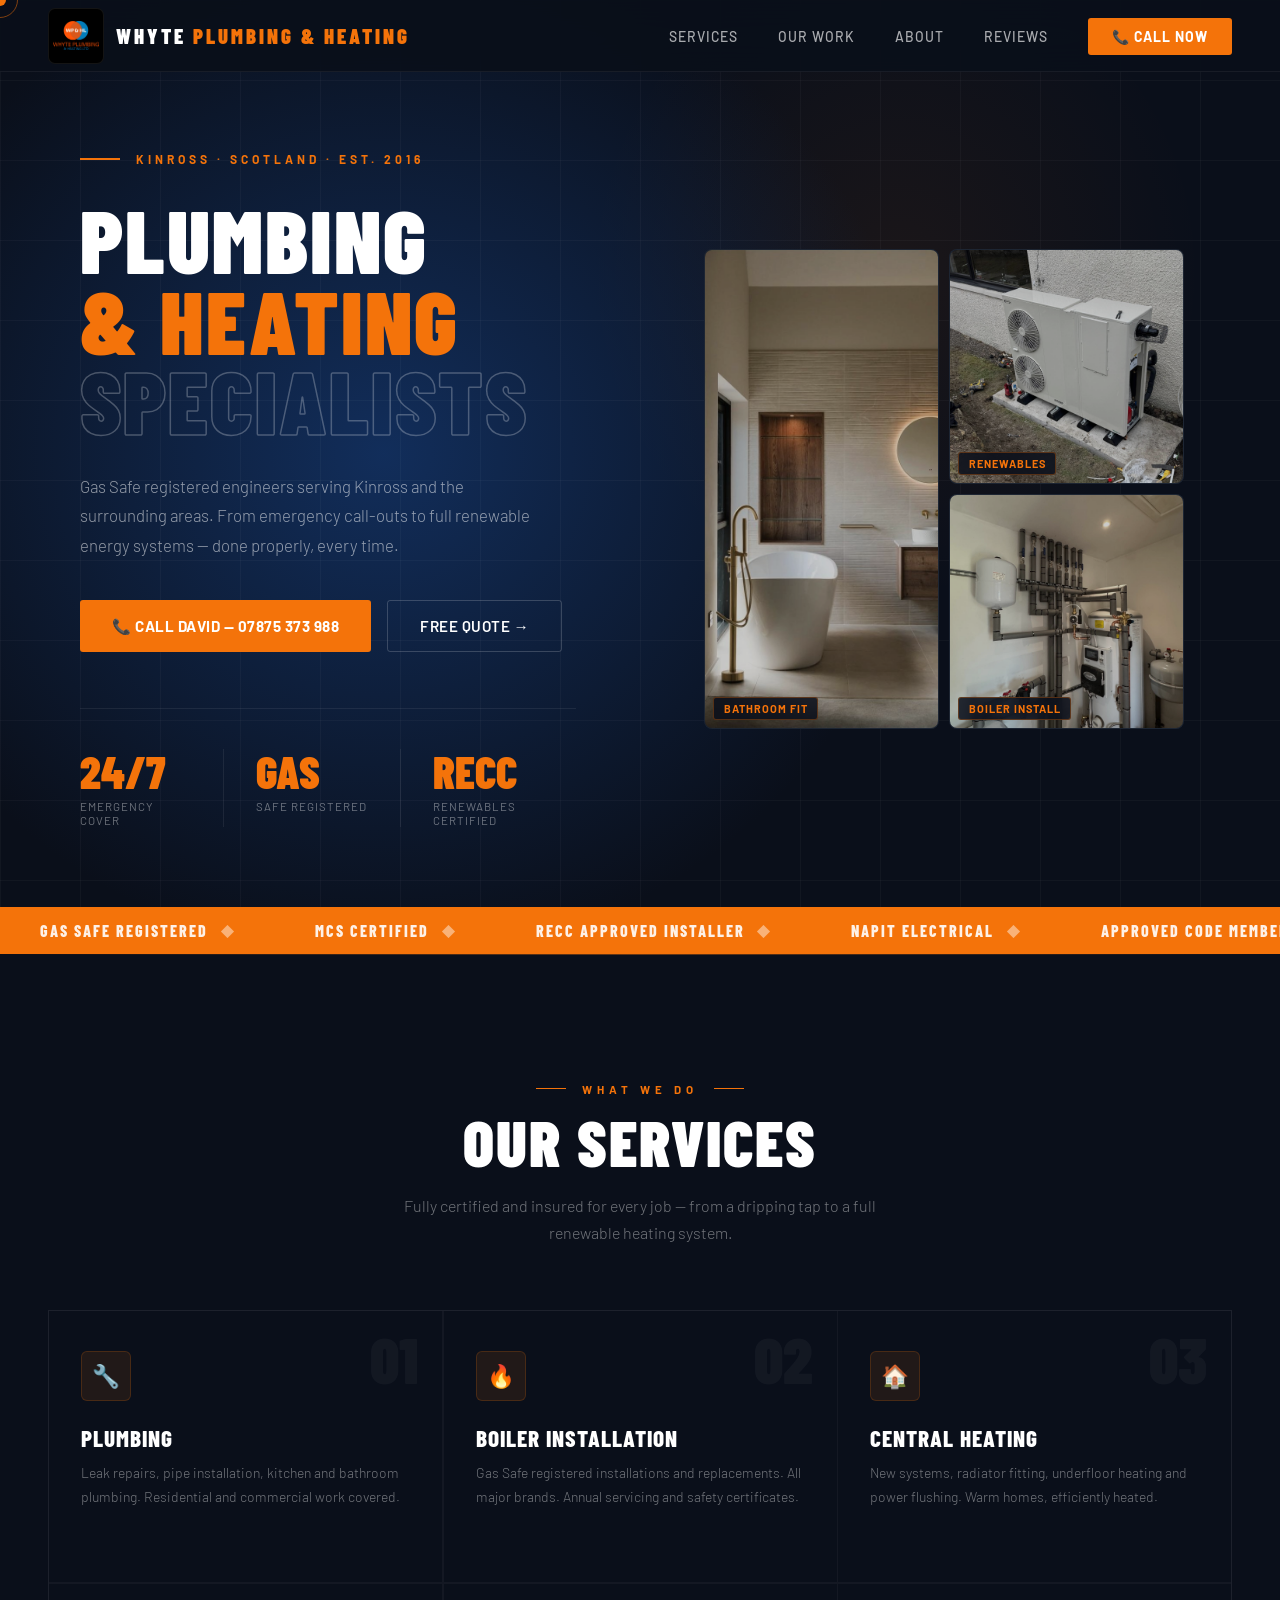
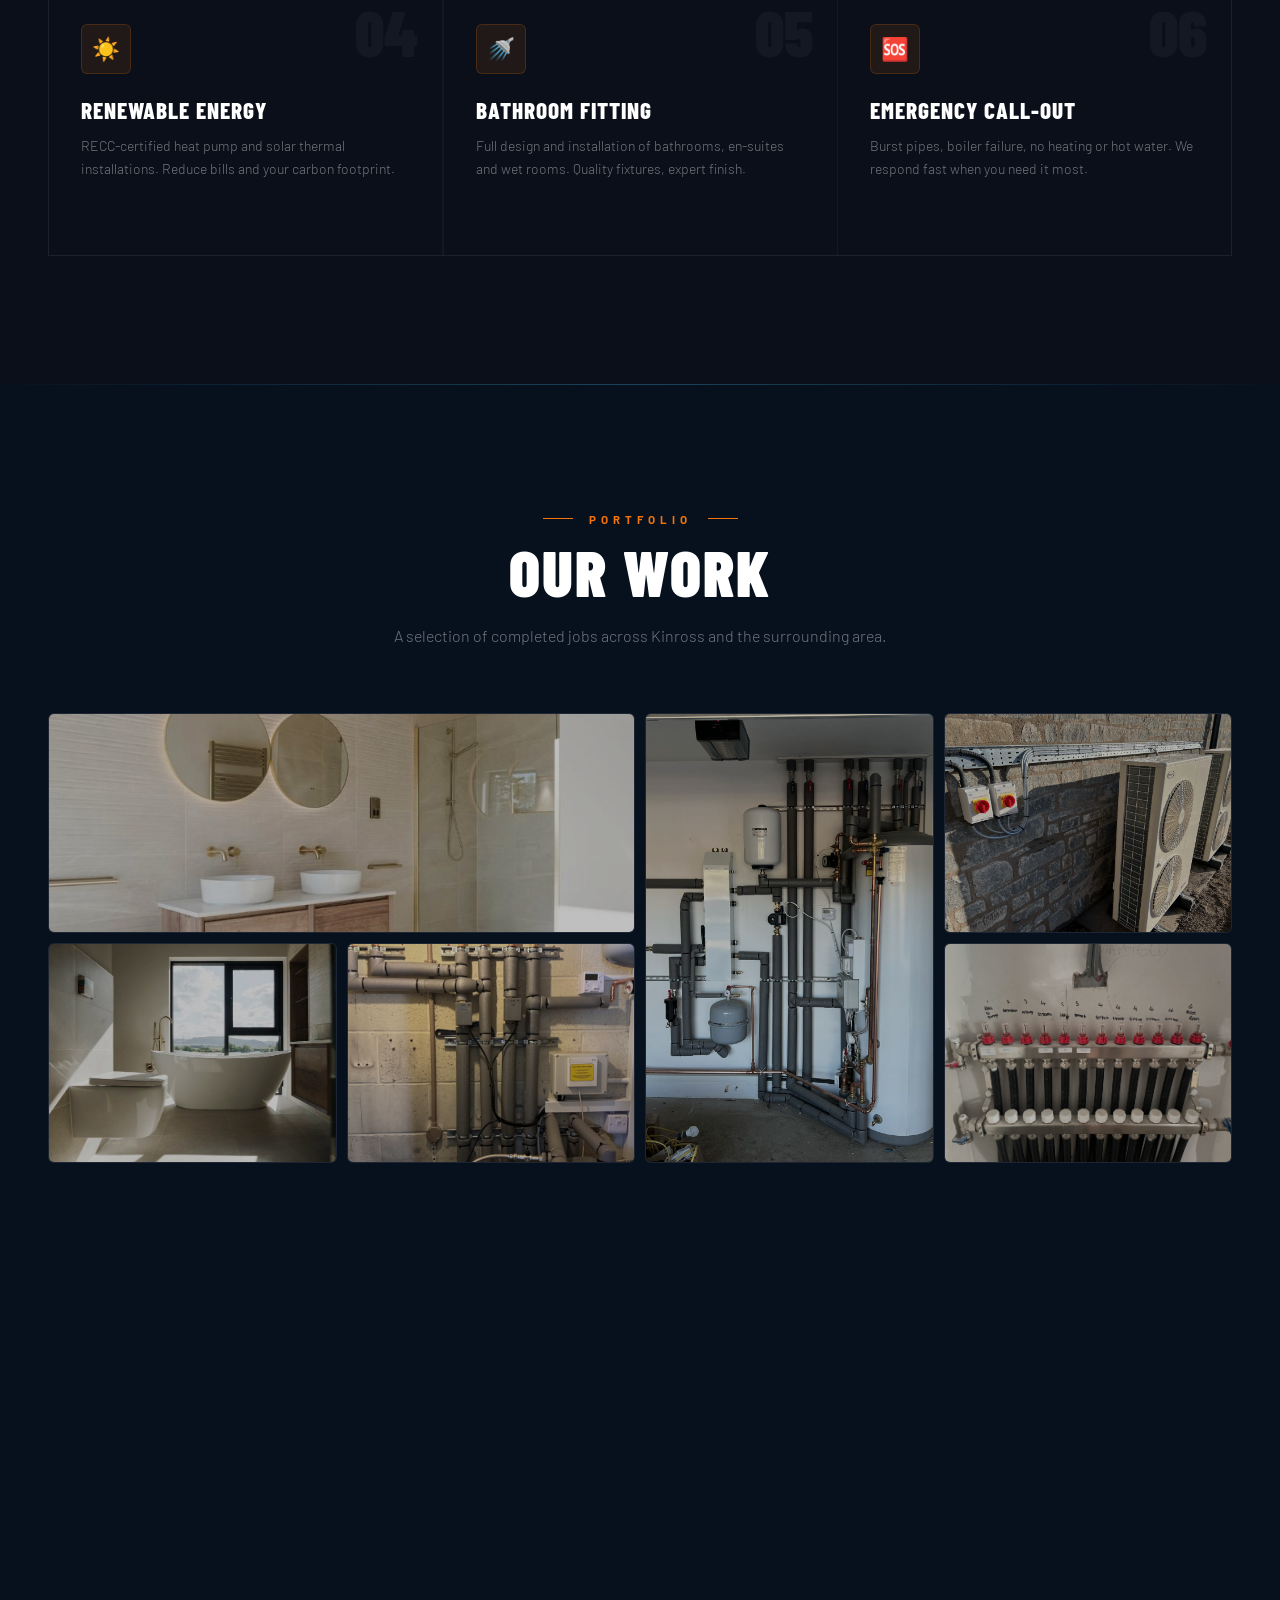
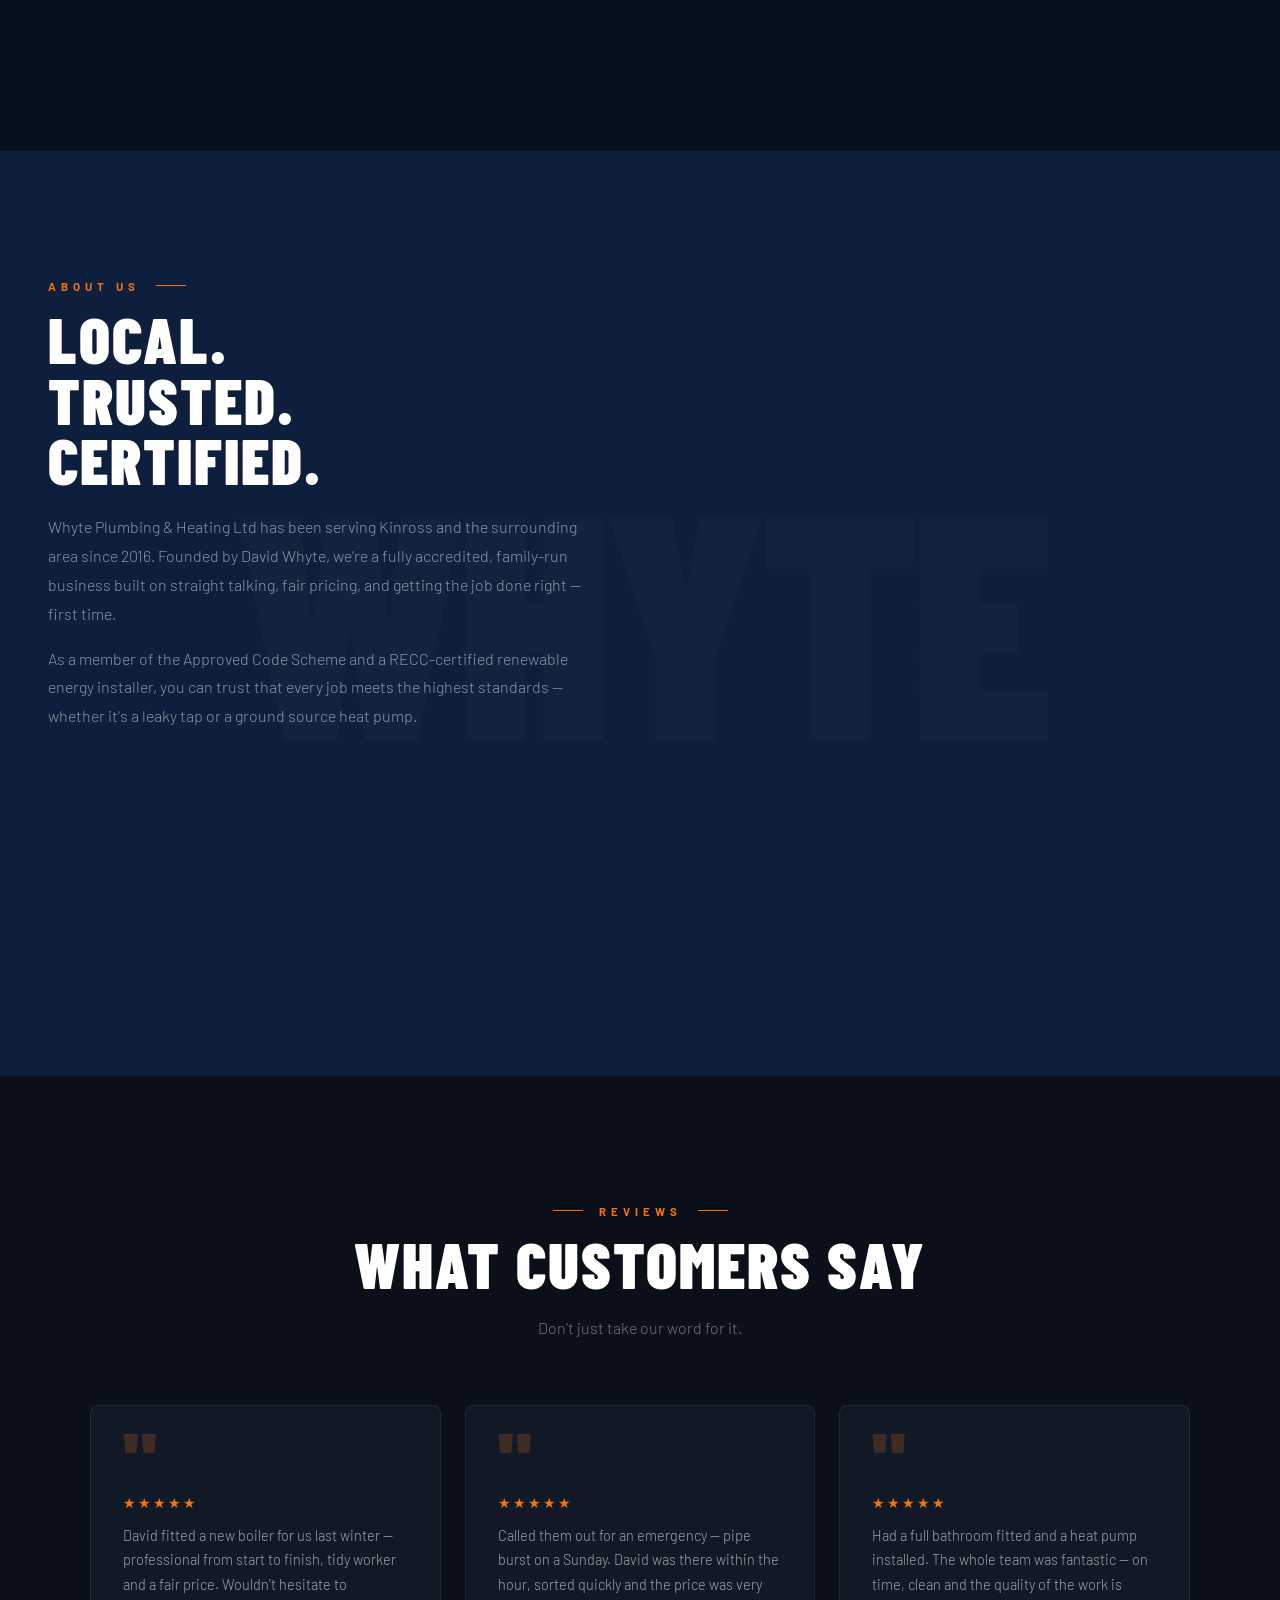
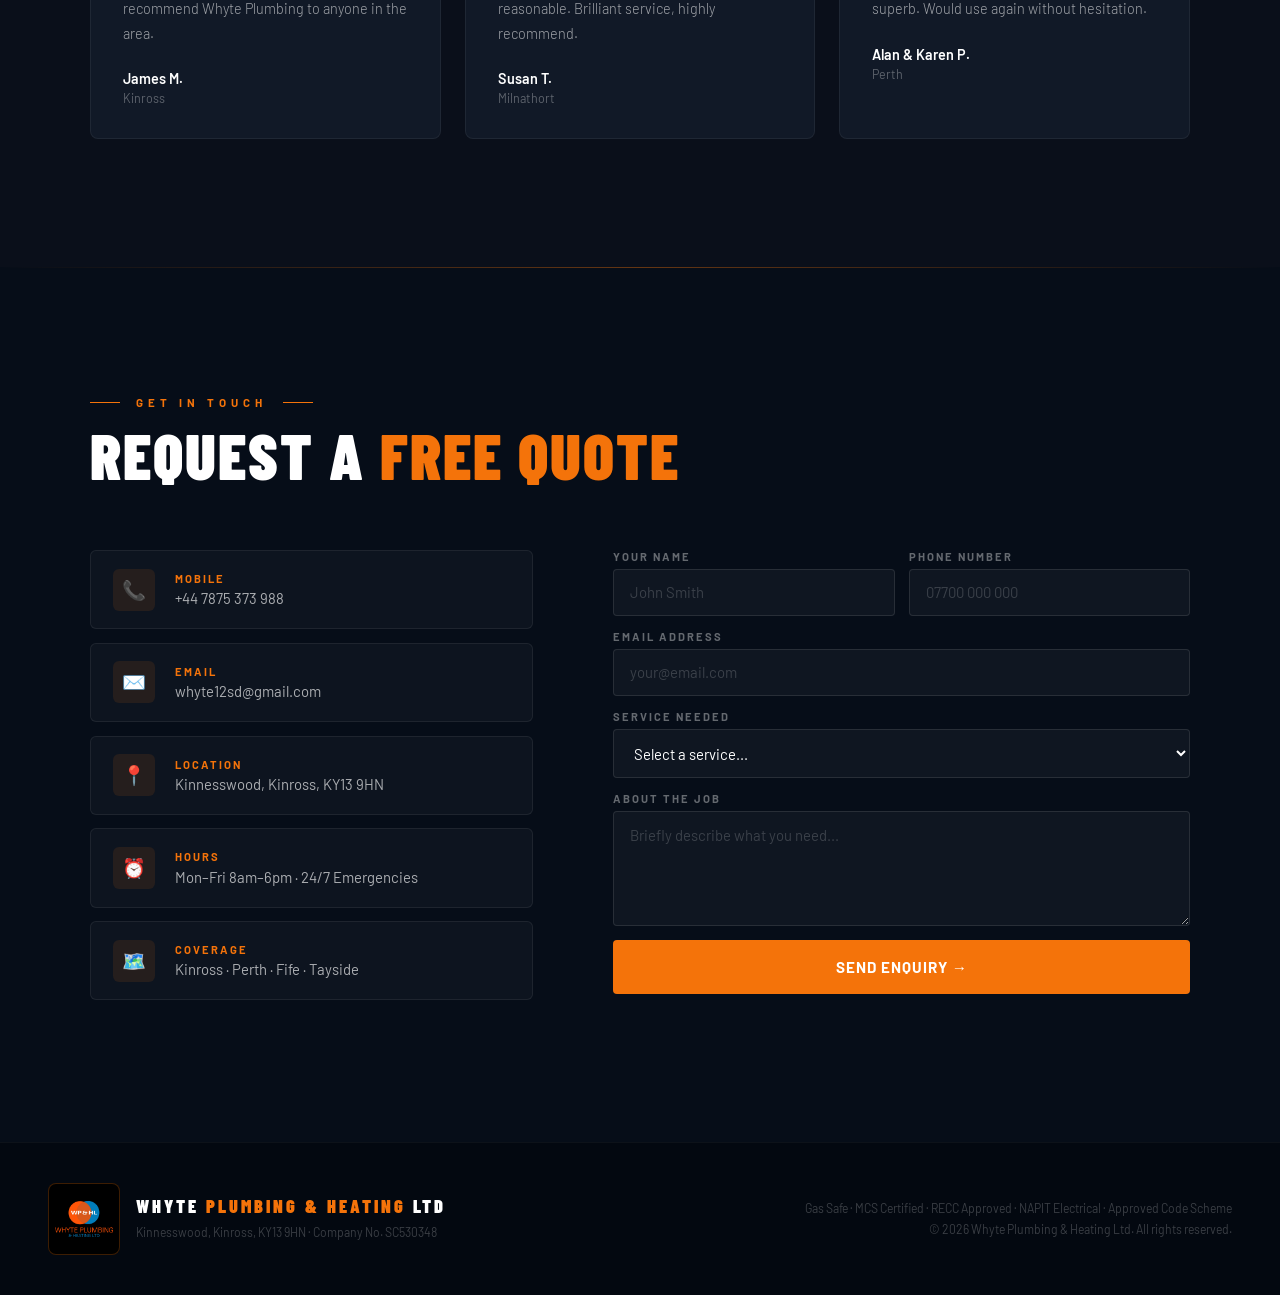
==== commit a71a0bf7: "Add photo gallery, accreditation logos and contact email update - Populate hero mosaic and gallery w" ====
--- a/index.html
+++ b/index.html
@@ -29,8 +29,10 @@
 /* NAV */
 nav { position: fixed; top: 0; left: 0; right: 0; z-index: 200; padding: 0 3rem; height: 72px; display: flex; align-items: center; justify-content: space-between; background: rgba(10,15,26,0.88); backdrop-filter: blur(20px); border-bottom: 1px solid rgba(255,255,255,0.06); transition: all 0.3s; }
 nav.scrolled { height: 60px; background: rgba(10,15,26,0.98); }
-.nav-logo { font-family: 'Barlow Condensed', sans-serif; font-weight: 900; font-size: 1.3rem; letter-spacing: 3px; text-transform: uppercase; color: var(--white); text-decoration: none; }
+.nav-logo { font-family: 'Barlow Condensed', sans-serif; font-weight: 900; font-size: 1.3rem; letter-spacing: 3px; text-transform: uppercase; color: var(--white); text-decoration: none; display: flex; align-items: center; gap: 0.75rem; }
 .nav-logo em { color: var(--fire); font-style: normal; }
+.nav-logo-img { height: 56px; width: 56px; object-fit: contain; background: #000; border-radius: 7px; padding: 4px; border: 1px solid rgba(255,255,255,0.08); transition: transform 0.3s, box-shadow 0.3s; }
+.nav-logo:hover .nav-logo-img { transform: scale(1.05); box-shadow: 0 0 16px rgba(244,115,10,0.3); }
 .nav-links { display: flex; align-items: center; gap: 2.5rem; list-style: none; }
 .nav-links a { color: rgba(255,255,255,0.65); text-decoration: none; font-size: 0.87rem; font-weight: 500; letter-spacing: 1px; text-transform: uppercase; transition: color 0.2s; position: relative; }
 .nav-links a::after { content: ''; position: absolute; bottom: -4px; left: 0; right: 0; height: 2px; background: var(--fire); transform: scaleX(0); transform-origin: left; transition: transform 0.25s; }
@@ -119,7 +121,7 @@
 /* ═══ GALLERY ═══ */
 #gallery { background: #07111e; padding: 8rem 3rem; position: relative; }
 #gallery::before { content: ''; position: absolute; top: 0; left: 0; right: 0; height: 1px; background: linear-gradient(90deg,transparent,rgba(74,184,232,0.3),transparent); }
-.gallery-grid { max-width: 1200px; margin: 4rem auto 0; display: grid; grid-template-columns: repeat(4,1fr); grid-template-rows: 220px 220px; gap: 10px; }
+.gallery-grid { max-width: 1200px; margin: 4rem auto 0; display: grid; grid-template-columns: repeat(4,1fr); grid-auto-rows: 220px; gap: 10px; }
 .gallery-item { position: relative; overflow: hidden; border-radius: 6px; background: var(--card-bg); border: 1px solid rgba(255,255,255,0.05); }
 .gallery-item.wide { grid-column: span 2; }
 .gallery-item.tall { grid-row: span 2; }
@@ -149,6 +151,9 @@
 .accred-card { display: flex; align-items: center; gap: 1.2rem; background: rgba(255,255,255,0.03); border: 1px solid rgba(255,255,255,0.06); border-left: 3px solid var(--fire); border-radius: 0 8px 8px 0; padding: 1.2rem 1.5rem; margin-bottom: 1rem; transition: all 0.3s; position: relative; overflow: hidden; }
 .accred-card:hover { transform: translateX(5px); }
 .accred-icon { font-size: 1.9rem; width: 48px; flex-shrink: 0; display: flex; align-items: center; justify-content: center; }
+.accred-logo { width: 64px; height: 64px; flex-shrink: 0; background: #fff; border-radius: 6px; padding: 6px; display: flex; align-items: center; justify-content: center; }
+.accred-logo img { max-width: 100%; max-height: 100%; object-fit: contain; }
+.accred-logo.dark { background: #0a0f1a; border: 1px solid rgba(255,255,255,0.1); }
 .accred-info strong { display: block; color: var(--white); font-size: 0.93rem; font-weight: 600; margin-bottom: 0.2rem; }
 .accred-info span { font-size: 0.78rem; color: rgba(255,255,255,0.38); }
 
@@ -188,6 +193,8 @@
 /* FOOTER */
 footer { background: #030810; padding: 2.5rem 3rem; border-top: 1px solid rgba(255,255,255,0.04); }
 .footer-inner { max-width: 1200px; margin: 0 auto; display: flex; align-items: center; justify-content: space-between; flex-wrap: wrap; gap: 1rem; }
+.footer-brand { display: flex; align-items: center; gap: 1rem; }
+.footer-logo-img { height: 72px; width: 72px; object-fit: contain; background: #000; border-radius: 8px; padding: 6px; border: 1px solid rgba(244,115,10,0.25); flex-shrink: 0; }
 .footer-logo { font-family: 'Barlow Condensed', sans-serif; font-weight: 900; font-size: 1.15rem; letter-spacing: 3px; text-transform: uppercase; }
 .footer-logo em { color: var(--fire); font-style: normal; }
 footer p { font-size: 0.76rem; color: rgba(255,255,255,0.22); line-height: 1.7; text-align: right; }
@@ -226,7 +233,7 @@
 
 <!-- NAV -->
 <nav id="navbar">
-  <a href="#" class="nav-logo">WHYTE <em>PLUMBING &amp; HEATING</em></a>
+  <a href="#" class="nav-logo"><img src="images/img-10.jpeg" alt="Whyte Plumbing & Heating Ltd logo" class="nav-logo-img"><span>WHYTE <em>PLUMBING &amp; HEATING</em></span></a>
   <ul class="nav-links">
     <li><a href="#services">Services</a></li>
     <li><a href="#gallery">Our Work</a></li>
@@ -269,31 +276,18 @@
     <div class="hero-mosaic">
       <!-- Tall left cell -->
       <div class="mosaic-cell tall">
-        <!--
-          TO ADD A PHOTO: Replace the img-ph div below with:
-          <img src="images/photo1.jpg" alt="Boiler installation">
-        -->
-        <div class="img-ph">
-          <div class="ph-icon">🔧</div>
-          Add Photo<br><small style="font-size:0.62rem;opacity:0.5;margin-top:4px;">e.g. boiler install</small>
-        </div>
-        <div class="mosaic-badge">Boiler Install</div>
+        <img src="images/img-13.jpeg" alt="Luxury bathroom installation">
+        <div class="mosaic-badge">Bathroom Fit</div>
       </div>
       <!-- Top right -->
       <div class="mosaic-cell">
-        <div class="img-ph">
-          <div class="ph-icon">🚿</div>
-          Add Photo
-        </div>
-        <div class="mosaic-badge">Bathroom Fit</div>
+        <img src="images/img-04.jpeg" alt="Air source heat pump installation">
+        <div class="mosaic-badge">Renewables</div>
       </div>
       <!-- Bottom right -->
       <div class="mosaic-cell">
-        <div class="img-ph">
-          <div class="ph-icon">☀️</div>
-          Add Photo
-        </div>
-        <div class="mosaic-badge">Renewables</div>
+        <img src="images/img-06.jpeg" alt="Boiler and hot water cylinder installation">
+        <div class="mosaic-badge">Boiler Install</div>
       </div>
     </div>
   </div>
@@ -303,13 +297,17 @@
 <div class="ticker">
   <div class="ticker-inner">
     <span class="ticker-item">Gas Safe Registered <span class="ticker-dot">◆</span></span>
+    <span class="ticker-item">MCS Certified <span class="ticker-dot">◆</span></span>
     <span class="ticker-item">RECC Approved Installer <span class="ticker-dot">◆</span></span>
+    <span class="ticker-item">NAPIT Electrical <span class="ticker-dot">◆</span></span>
     <span class="ticker-item">Approved Code Member <span class="ticker-dot">◆</span></span>
     <span class="ticker-item">Kinross &amp; Surrounding Areas <span class="ticker-dot">◆</span></span>
     <span class="ticker-item">Emergency Call-Outs 24/7 <span class="ticker-dot">◆</span></span>
     <span class="ticker-item">Free Quotes <span class="ticker-dot">◆</span></span>
     <span class="ticker-item">Gas Safe Registered <span class="ticker-dot">◆</span></span>
+    <span class="ticker-item">MCS Certified <span class="ticker-dot">◆</span></span>
     <span class="ticker-item">RECC Approved Installer <span class="ticker-dot">◆</span></span>
+    <span class="ticker-item">NAPIT Electrical <span class="ticker-dot">◆</span></span>
     <span class="ticker-item">Approved Code Member <span class="ticker-dot">◆</span></span>
     <span class="ticker-item">Kinross &amp; Surrounding Areas <span class="ticker-dot">◆</span></span>
     <span class="ticker-item">Emergency Call-Outs 24/7 <span class="ticker-dot">◆</span></span>
@@ -381,53 +379,55 @@
   </div>
 
   <div class="gallery-grid">
-    <!--
-    ════════════════════════════════════════════════════════
-    HOW TO ADD YOUR OWN JOB PHOTOS — IT'S SIMPLE!
-    ════════════════════════════════════════════════════════
-    1. Create a folder called "images" next to this file
-    2. Copy your photos in (e.g. job1.jpg, job2.jpg)
-    3. For each placeholder below, replace:
-         <div class="gallery-ph">...</div>
-       with:
-         <img src="images/job1.jpg" alt="Job description">
-    ════════════════════════════════════════════════════════
-    -->
     <div class="gallery-item wide reveal">
-      <div class="gallery-ph" style="height:220px;">
-        <div class="ph-icon">📸</div>
-        Add Your Photo Here<br><small style="font-size:0.62rem;opacity:0.45">Wide slot — bathroom, kitchen etc.</small>
-      </div>
+      <img src="images/img-12.jpeg" alt="Modern bathroom installation with twin sinks and walk-in shower">
       <div class="gallery-overlay"><div class="gallery-overlay-text">Bathroom Installation</div></div>
     </div>
     <div class="gallery-item tall reveal">
-      <div class="gallery-ph" style="height:452px;">
-        <div class="ph-icon">📸</div>
-        Add Your Photo Here<br><small style="font-size:0.62rem;opacity:0.45">Tall slot — boiler, pipework etc.</small>
-      </div>
-      <div class="gallery-overlay"><div class="gallery-overlay-text">Boiler Install</div></div>
-    </div>
-    <div class="gallery-item reveal">
-      <div class="gallery-ph" style="height:220px;"><div class="ph-icon">📸</div>Add Photo</div>
-      <div class="gallery-overlay"><div class="gallery-overlay-text">Central Heating</div></div>
-    </div>
-    <div class="gallery-item reveal">
-      <div class="gallery-ph" style="height:220px;"><div class="ph-icon">📸</div>Add Photo</div>
+      <img src="images/img-03.jpeg" alt="Full plumbing and heating system">
+      <div class="gallery-overlay"><div class="gallery-overlay-text">Heating System</div></div>
+    </div>
+    <div class="gallery-item reveal">
+      <img src="images/img-01.jpeg" alt="Air source heat pump array">
+      <div class="gallery-overlay"><div class="gallery-overlay-text">Air Source Heat Pump</div></div>
+    </div>
+    <div class="gallery-item reveal">
+      <img src="images/img-14.jpeg" alt="Freestanding bath installation">
+      <div class="gallery-overlay"><div class="gallery-overlay-text">Bathroom Fit</div></div>
+    </div>
+    <div class="gallery-item reveal">
+      <img src="images/img-05.jpeg" alt="Pipework and manifold">
+      <div class="gallery-overlay"><div class="gallery-overlay-text">Pipework</div></div>
+    </div>
+    <div class="gallery-item reveal">
+      <img src="images/img-08.jpeg" alt="Underfloor heating manifold">
+      <div class="gallery-overlay"><div class="gallery-overlay-text">Underfloor Heating</div></div>
+    </div>
+    <div class="gallery-item wide reveal">
+      <img src="images/img-16.jpeg" alt="Modern bathroom with freestanding bath">
+      <div class="gallery-overlay"><div class="gallery-overlay-text">Modern Bathroom</div></div>
+    </div>
+    <div class="gallery-item tall reveal">
+      <img src="images/img-07.jpeg" alt="Plumbing and control system">
+      <div class="gallery-overlay"><div class="gallery-overlay-text">Plumbing System</div></div>
+    </div>
+    <div class="gallery-item reveal">
+      <img src="images/img-02.jpeg" alt="Twin air source heat pumps">
       <div class="gallery-overlay"><div class="gallery-overlay-text">Heat Pump Install</div></div>
     </div>
     <div class="gallery-item reveal">
-      <div class="gallery-ph" style="height:220px;"><div class="ph-icon">📸</div>Add Photo</div>
-      <div class="gallery-overlay"><div class="gallery-overlay-text">Plumbing Works</div></div>
-    </div>
-    <div class="gallery-item reveal">
-      <div class="gallery-ph" style="height:220px;"><div class="ph-icon">📸</div>Add Photo</div>
-      <div class="gallery-overlay"><div class="gallery-overlay-text">Bathroom Fit</div></div>
-    </div>
-  </div>
-
-  <p class="gallery-note" style="margin-top:1.5rem;">
-    📁 <strong style="color:rgba(255,255,255,0.45);">To add your photos:</strong> Create an <code>images/</code> folder next to this file → add your photos → swap each placeholder with <code>&lt;img src="images/yourphoto.jpg" alt="Job description"&gt;</code>
-  </p>
+      <img src="images/img-15.jpeg" alt="Dark modern en-suite">
+      <div class="gallery-overlay"><div class="gallery-overlay-text">En-Suite Fit</div></div>
+    </div>
+    <div class="gallery-item reveal">
+      <img src="images/img-09.jpeg" alt="Solar thermal panel installation">
+      <div class="gallery-overlay"><div class="gallery-overlay-text">Solar Thermal</div></div>
+    </div>
+    <div class="gallery-item reveal">
+      <img src="images/img-11.jpeg" alt="Freestanding bath with countryside view">
+      <div class="gallery-overlay"><div class="gallery-overlay-text">Freestanding Bath</div></div>
+    </div>
+  </div>
 </section>
 
 <!-- ABOUT -->
@@ -447,8 +447,9 @@
     </div>
     <div class="about-right">
       <div class="accred-card reveal"><div class="accred-icon">🔥</div><div class="accred-info"><strong>Gas Safe Registered</strong><span>Legally qualified to work on all gas appliances and systems</span></div></div>
-      <div class="accred-card reveal"><div class="accred-icon">☀️</div><div class="accred-info"><strong>RECC Certified Installer</strong><span>Renewable Energy Consumer Code — your protection when going green</span></div></div>
-      <div class="accred-card reveal"><div class="accred-icon">🛡️</div><div class="accred-info"><strong>Approved Code Scheme Member</strong><span>Chartered Trading Standards backed — fair treatment guaranteed</span></div></div>
+      <div class="accred-card reveal"><div class="accred-logo"><img src="images/recc-ctsi-code-logo-colour-vertical.jpg" alt="RECC and Trading Standards Approved Code logo"></div><div class="accred-info"><strong>RECC &amp; Approved Code</strong><span>Renewable Energy Consumer Code · Chartered Trading Standards backed</span></div></div>
+      <div class="accred-card reveal"><div class="accred-logo dark"><img src="images/MCSCertifiedMark_WHITE_RGB.png" alt="MCS Certified Mark"></div><div class="accred-info"><strong>MCS Certified</strong><span>Microgeneration Certification Scheme — quality-assured renewables installer</span></div></div>
+      <div class="accred-card reveal"><div class="accred-logo"><img src="images/NAPIT_electrical_web.jpg" alt="NAPIT Electrical logo"></div><div class="accred-info"><strong>NAPIT Electrical Registered</strong><span>Competent electrical installer — certified and insured</span></div></div>
       <div class="accred-card reveal"><div class="accred-icon">🏢</div><div class="accred-info"><strong>Companies House Registered</strong><span>Company No. SC530348 · Active since 2016</span></div></div>
       <div class="accred-card reveal"><div class="accred-icon">📍</div><div class="accred-info"><strong>Based in Kinnesswood, Kinross</strong><span>Serving Kinross, Perth, Fife and surrounding areas</span></div></div>
     </div>
@@ -496,9 +497,9 @@
         <div class="contact-item-icon">📞</div>
         <div><strong>Mobile</strong><span>+44 7875 373 988</span></div>
       </a>
-      <a href="mailto:David@whyteplumbing-heatingltd.com" class="contact-item">
+      <a href="mailto:whyte12sd@gmail.com" class="contact-item">
         <div class="contact-item-icon">✉️</div>
-        <div><strong>Email</strong><span>David@whyteplumbing-heatingltd.com</span></div>
+        <div><strong>Email</strong><span>whyte12sd@gmail.com</span></div>
       </a>
       <div class="contact-item">
         <div class="contact-item-icon">📍</div>
@@ -541,11 +542,14 @@
 <!-- FOOTER -->
 <footer>
   <div class="footer-inner">
-    <div>
-      <div class="footer-logo">WHYTE <em>PLUMBING &amp; HEATING</em> LTD</div>
-      <p style="text-align:left;margin-top:0.3rem;">Kinnesswood, Kinross, KY13 9HN · Company No. SC530348</p>
-    </div>
-    <p>Gas Safe Registered · RECC Approved · Approved Code Scheme Member<br>© 2025 Whyte Plumbing &amp; Heating Ltd. All rights reserved.</p>
+    <div class="footer-brand">
+      <img src="images/img-10.jpeg" alt="Whyte Plumbing & Heating Ltd logo" class="footer-logo-img">
+      <div>
+        <div class="footer-logo">WHYTE <em>PLUMBING &amp; HEATING</em> LTD</div>
+        <p style="text-align:left;margin-top:0.3rem;">Kinnesswood, Kinross, KY13 9HN · Company No. SC530348</p>
+      </div>
+    </div>
+    <p>Gas Safe · MCS Certified · RECC Approved · NAPIT Electrical · Approved Code Scheme<br>© 2026 Whyte Plumbing &amp; Heating Ltd. All rights reserved.</p>
   </div>
 </footer>
 
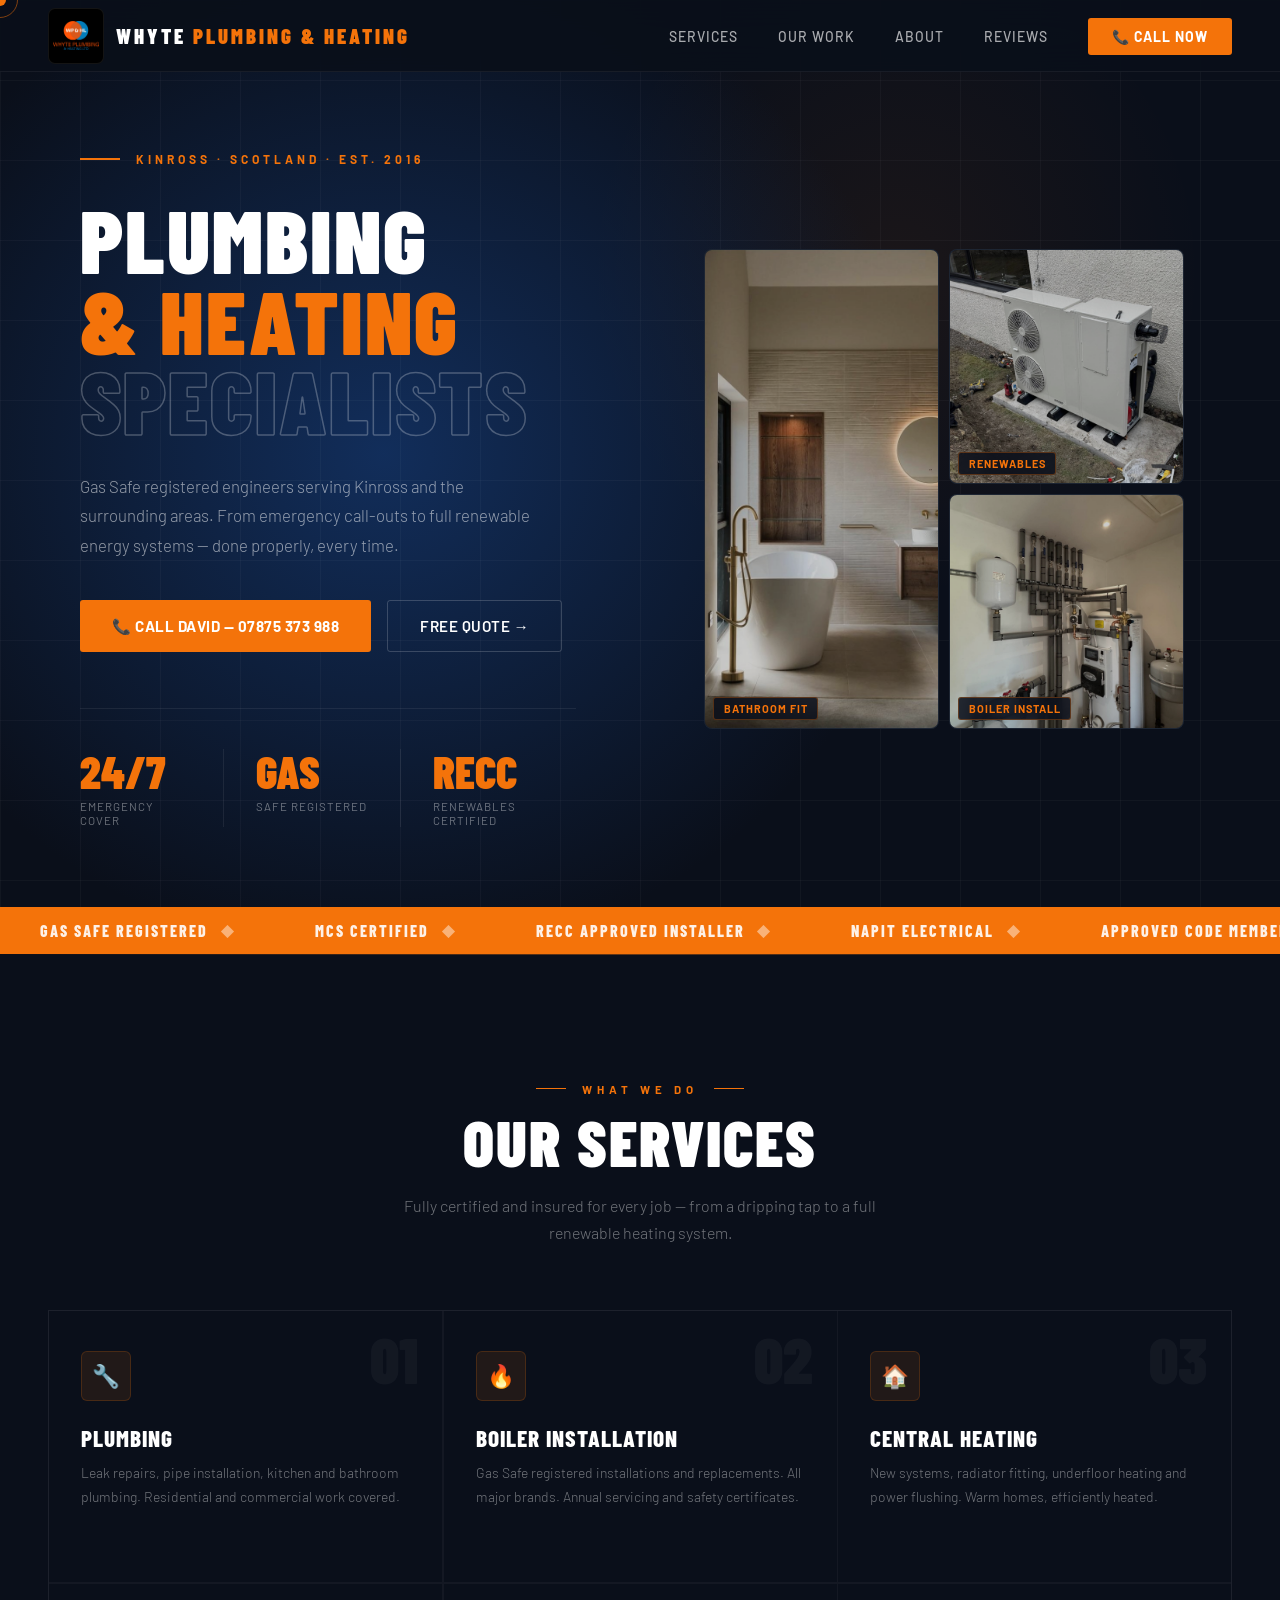
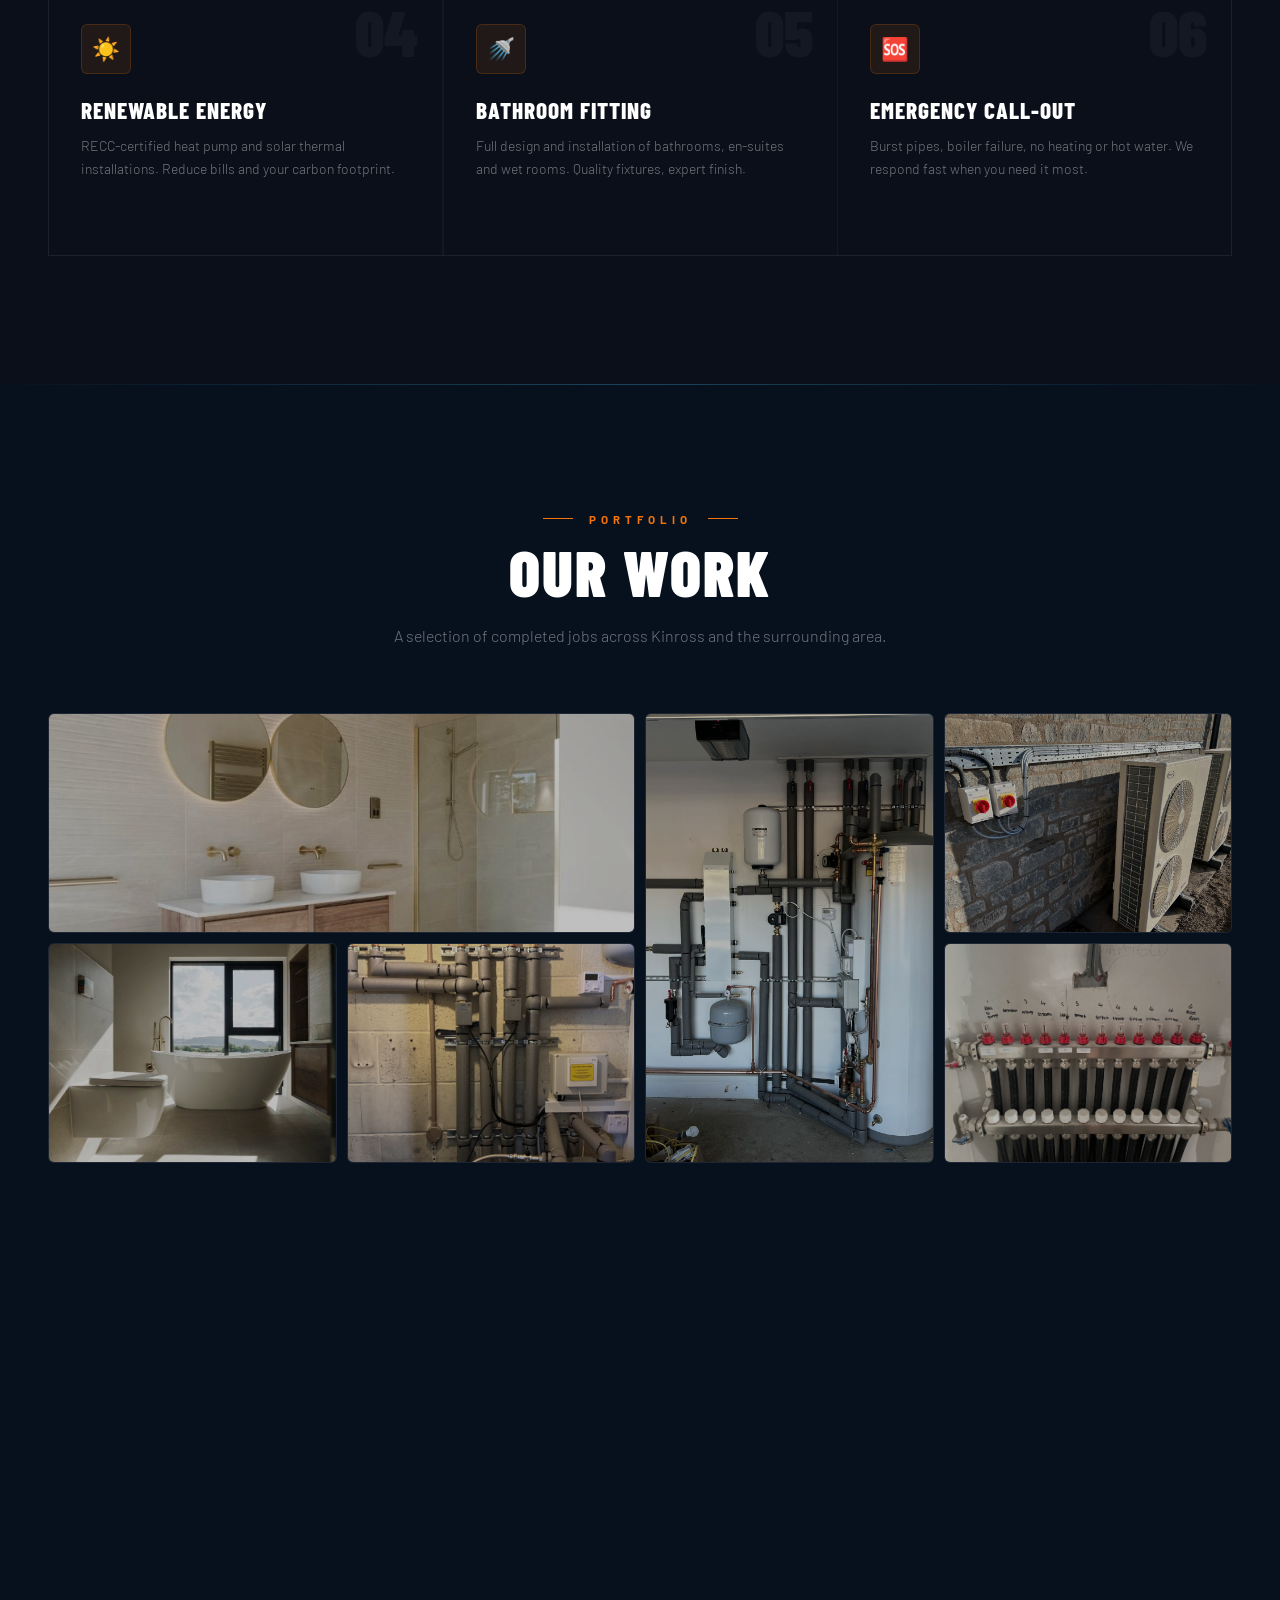
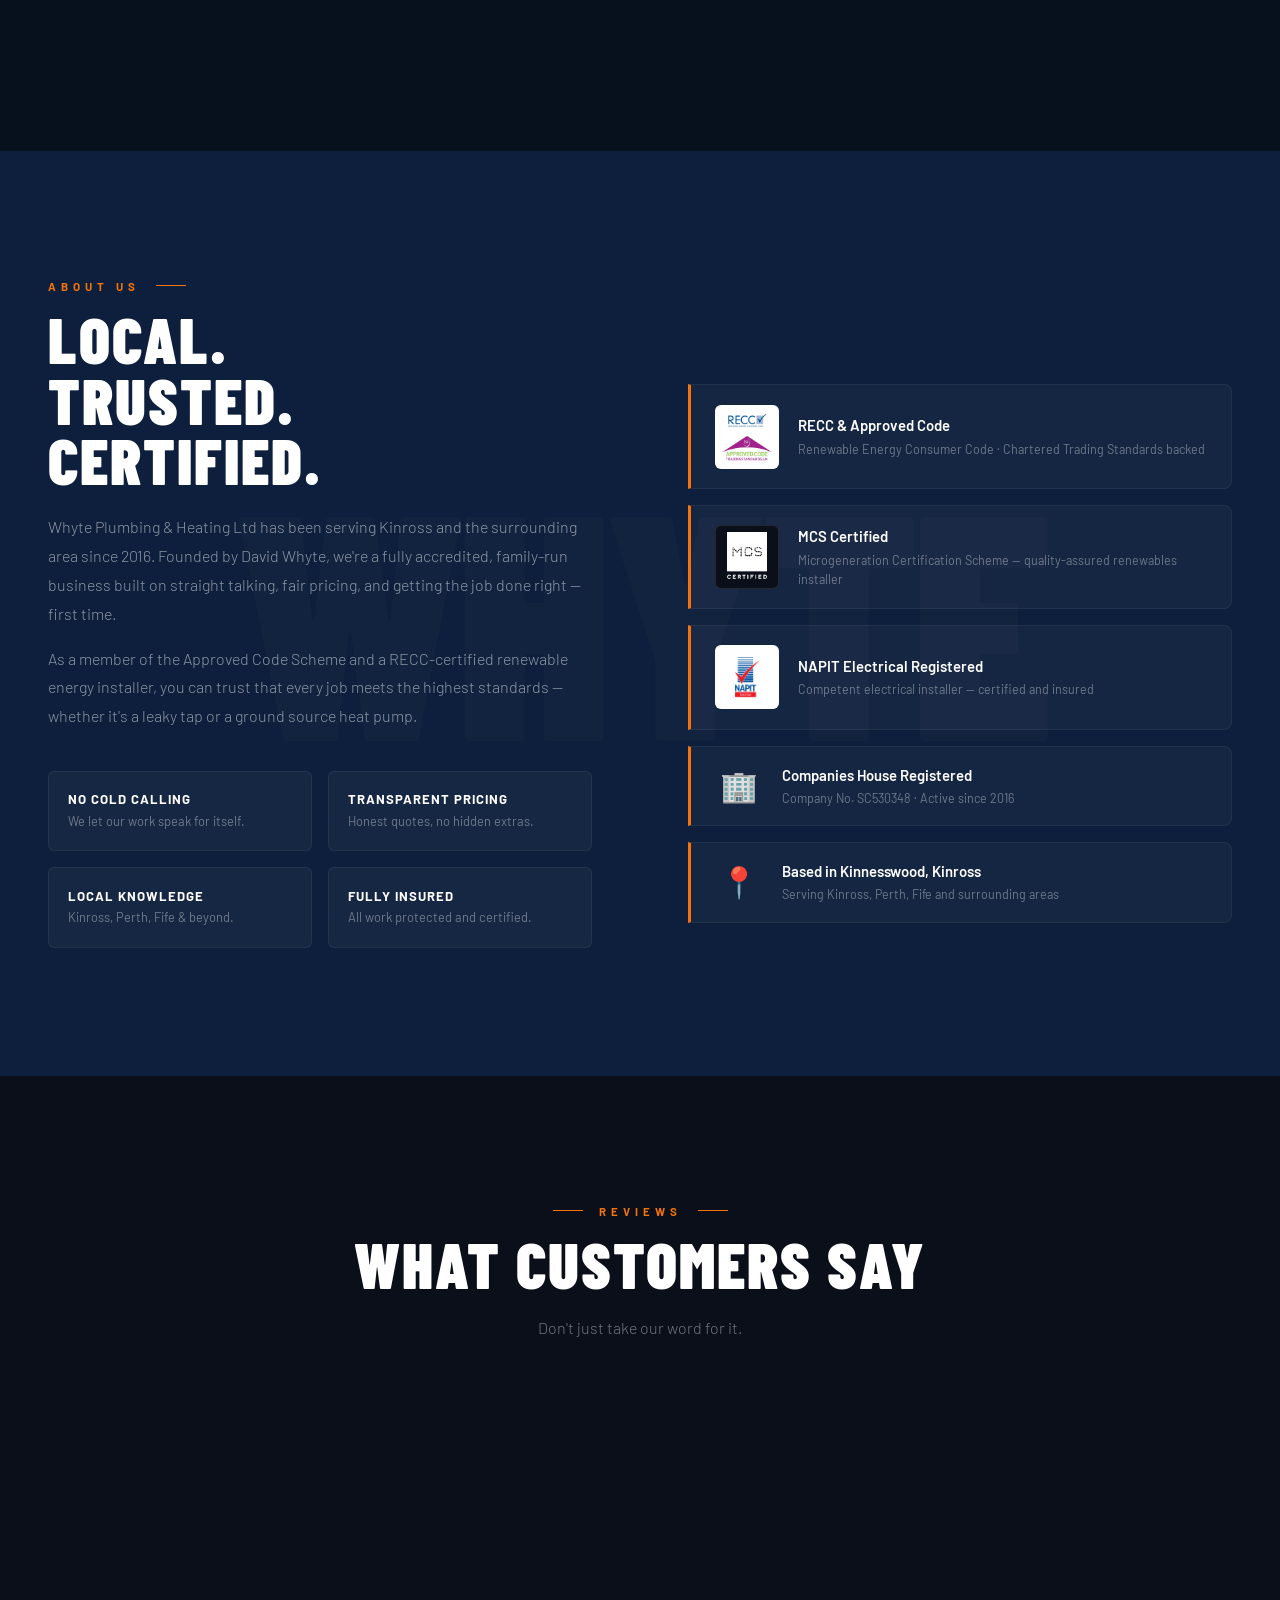
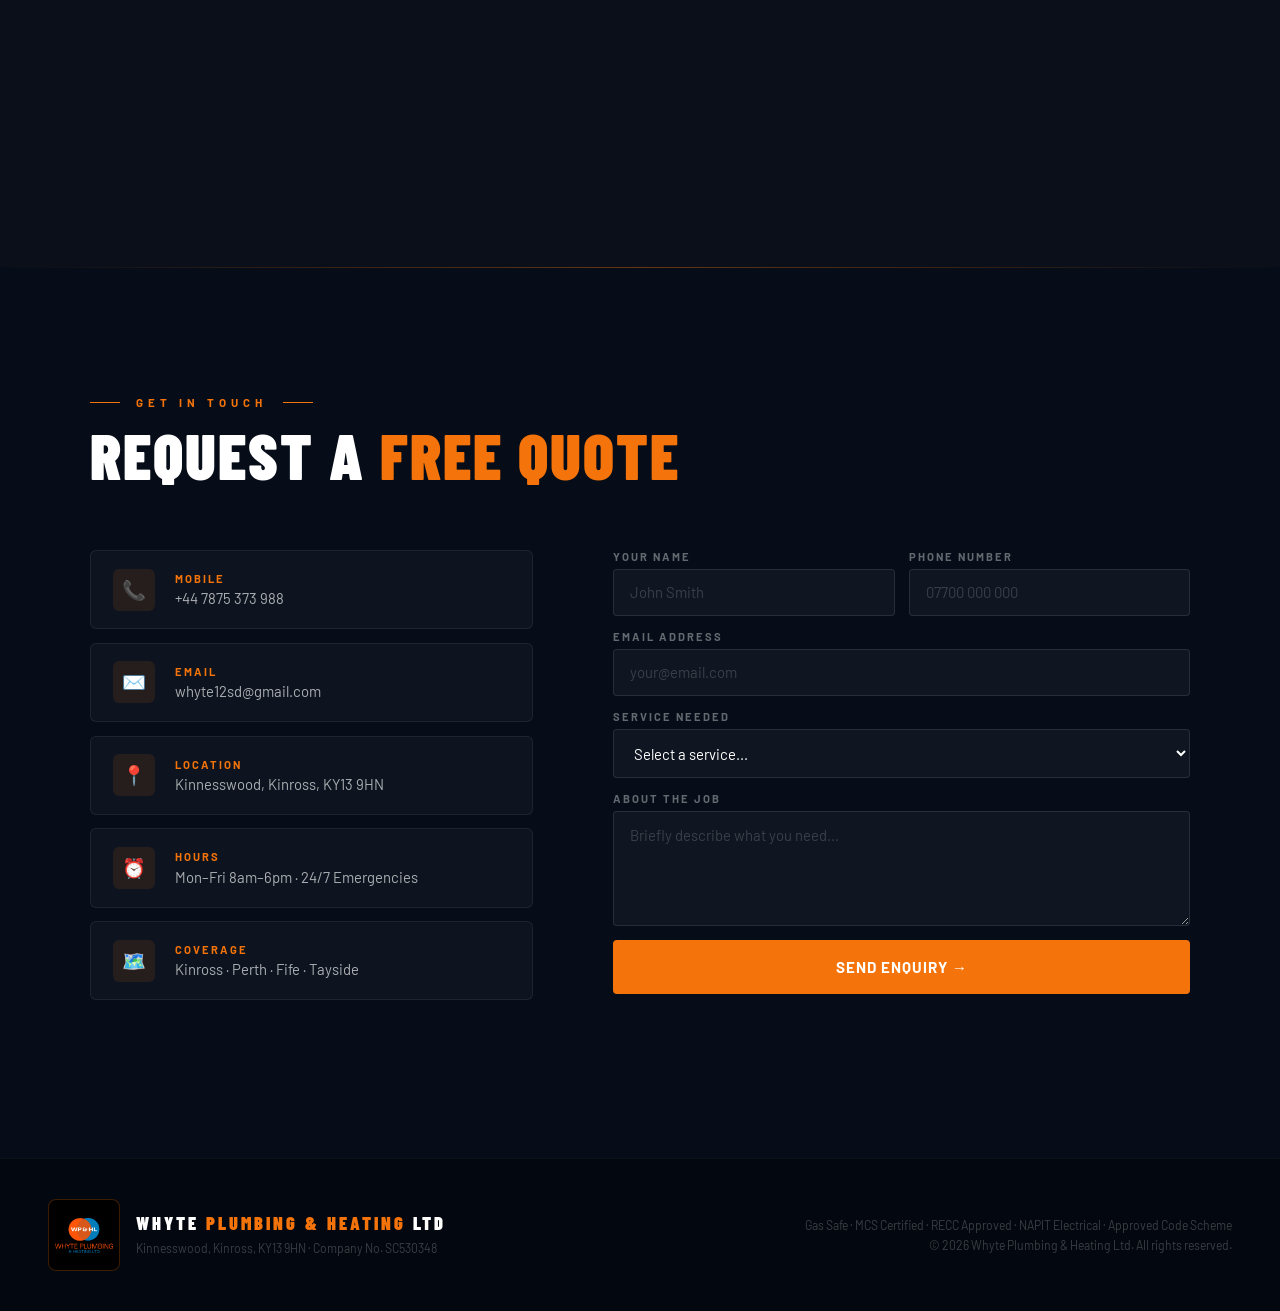
==== commit 07d0f792: "Wire up contact form as Netlify Form Converts the cosmetic <div class="contact-form"> into a real <f" ====
--- a/index.html
+++ b/index.html
@@ -187,8 +187,13 @@
 .form-group input::placeholder, .form-group textarea::placeholder { color: rgba(255,255,255,0.18); }
 .form-group select option { background: #0d1525; }
 .form-group textarea { resize: vertical; min-height: 115px; }
-.form-submit { background: var(--fire); color: var(--white); border: none; border-radius: 4px; padding: 1.1rem 2rem; font-family: 'Barlow', sans-serif; font-size: 0.95rem; font-weight: 700; letter-spacing: 1px; text-transform: uppercase; transition: all 0.3s; position: relative; }
+.form-submit { background: var(--fire); color: var(--white); border: none; border-radius: 4px; padding: 1.1rem 2rem; font-family: 'Barlow', sans-serif; font-size: 0.95rem; font-weight: 700; letter-spacing: 1px; text-transform: uppercase; transition: all 0.3s; position: relative; cursor: pointer; }
 .form-submit:hover { box-shadow: 0 0 28px rgba(244,115,10,0.55); transform: translateY(-2px); }
+.form-submit:disabled { opacity: 0.6; cursor: wait; }
+.form-status { font-size: 0.85rem; color: rgba(255,255,255,0.75); margin-top: 0.2rem; min-height: 1.2rem; }
+.form-status.success { color: #5bd19a; }
+.form-status.error { color: #ff6b6b; }
+.hp-field { position: absolute; left: -9999px; opacity: 0; pointer-events: none; }
 
 /* FOOTER */
 footer { background: #030810; padding: 2.5rem 3rem; border-top: 1px solid rgba(255,255,255,0.04); }
@@ -514,15 +519,17 @@
         <div><strong>Coverage</strong><span>Kinross · Perth · Fife · Tayside</span></div>
       </div>
     </div>
-    <div class="contact-form">
+    <form class="contact-form" name="contact" method="POST" data-netlify="true" netlify-honeypot="bot-field" id="contactForm">
+      <input type="hidden" name="form-name" value="contact">
+      <p class="hp-field"><label>Don't fill this out: <input name="bot-field"></label></p>
       <div class="form-row">
-        <div class="form-group"><label>Your Name</label><input type="text" placeholder="John Smith"></div>
-        <div class="form-group"><label>Phone Number</label><input type="tel" placeholder="07700 000 000"></div>
-      </div>
-      <div class="form-group"><label>Email Address</label><input type="email" placeholder="your@email.com"></div>
+        <div class="form-group"><label for="cf-name">Your Name</label><input id="cf-name" type="text" name="name" placeholder="John Smith" required></div>
+        <div class="form-group"><label for="cf-phone">Phone Number</label><input id="cf-phone" type="tel" name="phone" placeholder="07700 000 000" required></div>
+      </div>
+      <div class="form-group"><label for="cf-email">Email Address</label><input id="cf-email" type="email" name="email" placeholder="your@email.com" required></div>
       <div class="form-group">
-        <label>Service Needed</label>
-        <select>
+        <label for="cf-service">Service Needed</label>
+        <select id="cf-service" name="service">
           <option value="">Select a service...</option>
           <option>Plumbing Repair</option>
           <option>Boiler Installation / Service</option>
@@ -533,9 +540,10 @@
           <option>Other / Not Sure</option>
         </select>
       </div>
-      <div class="form-group"><label>About The Job</label><textarea placeholder="Briefly describe what you need..."></textarea></div>
-      <button class="form-submit" onclick="alert('Thanks! David will be in touch shortly.\n\nFor urgent jobs call: 07875 373 988')">Send Enquiry →</button>
-    </div>
+      <div class="form-group"><label for="cf-message">About The Job</label><textarea id="cf-message" name="message" placeholder="Briefly describe what you need..." required></textarea></div>
+      <button class="form-submit" type="submit">Send Enquiry →</button>
+      <div class="form-status" id="formStatus" role="status" aria-live="polite"></div>
+    </form>
   </div>
 </section>
 
@@ -581,6 +589,32 @@
 // Scroll reveal
 const obs=new IntersectionObserver(entries=>{ entries.forEach(e=>{ if(e.isIntersecting) e.target.classList.add('visible'); }); },{threshold:0.1});
 document.querySelectorAll('.reveal').forEach(el=>obs.observe(el));
+
+// Contact form — AJAX submit to Netlify so user stays on page
+const contactForm = document.getElementById('contactForm');
+if (contactForm) {
+  contactForm.addEventListener('submit', async (e) => {
+    e.preventDefault();
+    const status = document.getElementById('formStatus');
+    const btn = contactForm.querySelector('.form-submit');
+    const data = new URLSearchParams(new FormData(contactForm)).toString();
+    btn.disabled = true;
+    status.className = 'form-status';
+    status.textContent = 'Sending…';
+    try {
+      const res = await fetch('/', { method: 'POST', headers: {'Content-Type':'application/x-www-form-urlencoded'}, body: data });
+      if (!res.ok) throw new Error('HTTP ' + res.status);
+      status.className = 'form-status success';
+      status.textContent = 'Thanks! David will be in touch shortly. For urgent jobs call 07875 373 988.';
+      contactForm.reset();
+    } catch (err) {
+      status.className = 'form-status error';
+      status.innerHTML = 'Something went wrong. Please call <strong>07875 373 988</strong> or email <strong>whyte12sd@gmail.com</strong>.';
+    } finally {
+      btn.disabled = false;
+    }
+  });
+}
 </script>
 </body>
 </html>
